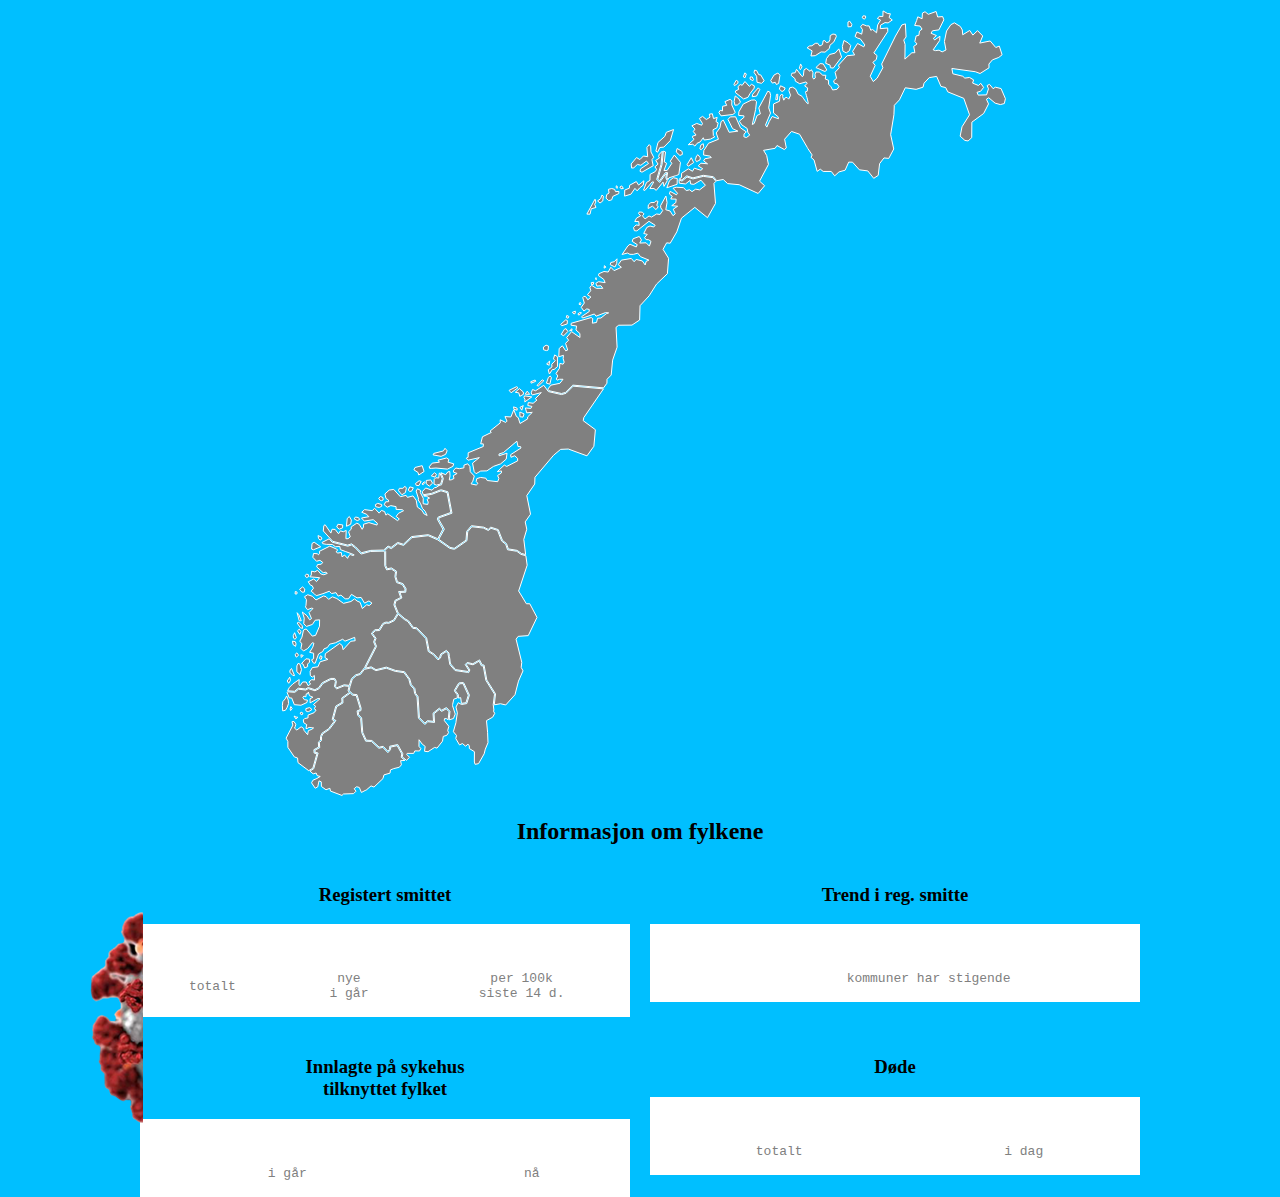
==== hovedsiden/index.html @ fa1b3f15 "Endret litt på css" ====
<html lang="no">
    <head>
        <meta charset="UTF-8">
        <title>Koronakart</title>
        <link rel="stylesheet" href="style.css">
    </head>
    <body>
        <main>
            <!-- Virus som flyter på venstre og høyre side -->
            <div class="sidenavV" id="sidenav">
                <img src="bilder/covid_19.png" id="sidebildeV">
            </div>
            <div class="sidenavH" id="sidenav">
                <img src="bilder/covid_19.png" id="sidebildeH">
            </div>       
            <div class="mapdiv"> <!-- Kart over fylkene i Norge -->
                <svg xmlns="http://www.w3.org/2000/svg" version="1.0"  id="kart">
                    <path
                        d="m 613.05859,2.9335938 -0.18164,5.5234374 -3.51953,-0.060547 -2.06445,2.0019538 3.27734,1.701171 -2.91211,4.855469 -1.09375,7.828125 -4.00586,-3.337891 -1.75976,0.84961 -1.69922,-4.369141 -2.54883,-0.06055 -3.94531,-1.517578 -2.00195,2.427735 1.88086,2.912109 -0.78907,4.492188 -4.79492,-2.246094 -1.88086,4.552734 2.66992,1.638672 2.60938,0.728516 4.49219,6.007812 -1.03125,2.003906 -6.19141,-3.40039 -4.97656,7.890625 2.0625,3.582031 -7.52539,0.787109 -8.61914,9.46875 0.84961,2.427735 -4.24805,4.673828 1.45703,6.007812 -3.03516,2.548828 0.97071,2.550782 2.73242,0.423828 1.75976,2.853516 -2.06445,2.669921 -4.30859,0.607422 -1.63867,-3.216797 -2.42774,-2.548828 v -3.884765 l -3.27734,-1.275391 0.54687,-3.761719 -3.0957,-0.0625 -3.45899,-3.154297 h -3.46093 l -0.78907,2.488282 0.30469,3.33789 -1.63867,1.212891 -1.0918,-1.699219 0.36328,-4.794922 -1.57812,-2.912109 -1.33594,1.638672 -3.70117,-2.853516 -2.30664,1.396485 -0.69727,5.886718 -1.14062,0.88086 -5.6875,-7.314454 -1.33594,3.458985 -3.27734,0.425781 -0.41797,1.19336 -0.24024,1.103515 3.83985,3.230469 0.1875,2.363281 4.42969,2.609375 6.40429,-1.791016 1.12305,1.275391 -2.58008,2.822266 3.00391,1.912109 -0.42383,3.277344 -1.88281,0.636719 c 0,0 3.54091,11.611423 2.76172,12.078125 -0.77919,0.466702 -6.19141,-7.708985 -6.19141,-7.708985 l -3.70117,-2.001953 -2.64063,-5.310547 -3.0957,-1.730469 -2.69922,0.638672 -0.88086,2.820313 1.63867,4.673828 -1.82031,3.853516 -1.69922,-1.728516 -1.73047,0.212891 -1.51758,2.548828 -1.15234,-3.582032 0.42383,-1.578124 -1.75977,-0.605469 -1.33593,2.001953 -0.48438,4.855469 -5.91797,2.669921 -0.0605,9.044921 4.67382,3.79297 0.30274,2.00196 -6.28125,-2.27539 -2.85352,4.91601 -2.45703,5.67383 -1.36523,-2.09375 5.00586,-11.89453 -1.82032,-5.310552 1.94141,-12.564453 -0.87891,-3.277344 -1.94336,-0.728515 -8.98242,16.691406 1.54883,6.007818 -3.30859,1.54883 -2.88282,8.00976 -1.91211,1.0332 3.36915,-15.17382 0.84961,-7.677741 -1.69922,-1.759766 -3.55078,0.212891 -8.01172,3.945312 -4.36914,7.767584 -0.18164,3.58203 5.21874,0.39453 0.1211,1.48633 -4.64258,3.85351 2.36719,3.67188 5.43164,3.64258 0.63672,3.76172 1.94336,2.85351 -3.3086,2.45703 -2.58007,-0.72851 0.21289,-2.88282 2.24609,-2.0332 -5.82617,-4.06641 -4.88672,-11.04492 -5.2793,0.1211 -2.33789,2.51758 4.61328,9.25585 5.31055,2.45899 -8.76953,1.15234 -5.85742,-12.19922 -2.18555,1.51758 -1.18359,6.13086 -3.70118,5.18945 2.21485,6.3418 -9.89258,3.97461 -4.73438,7.31445 -0.21289,4.46094 6.19141,1.0625 1.60742,1.42578 -6.55469,1.30469 -1.21289,2.09375 3.94532,2.91406 -6.61524,-0.63867 -2.70117,2.70117 4.49023,2.85352 -1.78906,1.54687 -6.67773,-2.09375 -1.78906,3.09571 -4.09766,-2.45899 -6.79688,4.46094 -0.0605,4.1582 -1.99219,1.30664 2.25391,1.22852 4.91992,-4.12305 6.28125,2.01953 10.2207,-2.57031 10.17773,1.42383 3.30469,3.96484 6.56055,-1.1875 4.36914,4.09766 11.62305,1.12305 18.90625,8.74023 6.46289,-7.73828 -5.06836,-4.61328 8.89258,-16.66016 -1.76563,-8.94726 -3.12109,-5.19336 11.59179,-2.00391 1.85157,-2.82227 7.34375,4.06641 1.97265,-1.66797 -1.69922,-8.67969 6.88868,-7.76953 8.07226,2.79297 7.69531,13.20117 0.52149,1 4.37695,6.52539 -1.15234,2.42774 3.0332,2.66992 3.0957,11.28906 3.15625,-2.18554 2.91407,2.30664 h 8.07226 l 3.39844,4.36914 4.24805,-3.88282 6.1914,-1.75976 3.58008,-8.07227 3.82422,0.0605 6.85742,7.64648 8.4375,1.0918 5.88672,7.40625 4.49023,-2.91406 1.39649,-11.77539 4.36914,-5.70508 4.79492,0.48633 4.97656,-9.4082 -3.09375,-14.38282 3.27735,-19.84765 0.36328,-9.466803 5.16016,-5.462891 5.82617,-12.078125 10.86328,1.578125 6.91992,-2.185547 0.9707,-3.945312 5.21875,-5.583984 7.4043,-1.212891 4.31055,10.013672 4.73242,1.154297 2.125,4.308594 15.96289,6.433593 5.76563,16.447272 -7.5254,12.01758 -1.88281,9.34765 4.79492,4.30859 3.15625,0.48438 3.64258,-3.27734 0.1211,-15.47657 11.83398,-8.73828 4.85547,-9.529297 -2.12305,-4.673828 2.30664,-1.517579 6.3711,5.402344 5.2207,1.457031 4.00586,-1.033203 1.0918,-4.855469 -4.36914,-10.134765 -5.76563,-1.396485 -2.125,1.578126 -3.64258,-4.369141 -2.36523,1.152344 1.33398,3.277343 -1.9414,6.070313 -8.31446,0.242187 -1.21484,-2.791015 3.58008,-1.033203 3.03515,-3.882813 -2.85156,-4.066406 -2.36719,2.123047 -5.82617,-2.367188 1.03125,-3.216797 -4.12695,-2.427734 -4.67383,0.667969 -2.00195,-1.88086 -9.95508,-2.427734 -0.9707,-5.341797 23.48828,3.277344 4.67383,1.759765 8.98242,-5.705078 -0.1211,-3.761718 3.51953,-4.1875 6.37305,-2.427735 3.27734,-2.671875 -2.79101,-8.677734 -3.52149,1.455078 -5.58398,-6.554688 -10.43945,2.125 2.97461,-7.162109 -5.15821,-5.279297 -4.67382,4.429688 -3.15625,-4.613282 -7.04102,4.310547 -0.36328,-4.794921 -2.00195,-3.521485 -5.94922,-3.640625 -3.51953,1.88086 -4.3086,6.3125 -2.125,10.439453 1.57813,8.496093 -3.88477,1.94336 -3.0957,-1.759766 -3.51953,0.484375 -2.36719,-0.789062 6.49414,-9.285157 0.30273,-4.310546 -5.27929,3.703124 -1.27539,-1.578124 3.03515,-2.791016 -5.40234,-2.367188 1.50195,-2.40625 6.38867,-0.93164 4.91602,-10.015625 -1.15234,-3.2773442 -4.97657,0.4257812 -1.57812,-5.5234374 -7.83008,2.8515624 -3.2168,-2.609375 -2.60937,1.3359376 -0.36524,5.7050784 -4.30859,-1.9414066 -1.0918,3.5800786 -2.0039,5.037109 5.34179,0.607422 2.0625,3.095703 -2.60937,1.941406 -0.60742,4.248047 -2.73047,0.607422 -1.27344,5.523438 2.1836,2.548828 -3.3379,2.367187 1.1543,6.3125 -2.97461,0.06055 -6.98047,6.373047 0.18164,-14.75 -1.33398,-4.308594 2.30664,-3.095703 -0.66797,-13.109375 -3.45898,1.03125 L 625.50195,28 l -13.83789,28.041016 1.21289,3.701172 -5.70507,10.378906 -3.88477,3.458984 -3.0957,-5.339844 4.97851,-10.865234 -2.36719,-3.033203 3.51954,-2.853516 0.72851,-3.884765 -3.2168,-2.669922 13.89844,-21.363282 v -3.582031 l -7.52539,0.667969 0.30274,-3.458984 4.49218,-2.609375 3.09571,0.302734 4.1875,-2.914063 -3.2168,-2.4882808 1.33398,-3.7011718 -2.79101,-0.2421875 z m -19.90625,4.8847656 -0.9707,1.9140625 1.94141,1.3945311 1.45703,-1.03125 -0.0117,-2.0234374 z m -13.41406,5.3730466 -1.75976,0.84961 v 4.794922 l 3.27734,-0.181641 0.60742,-2.246094 z m -16.81055,12.867188 -2.70117,1.546875 -0.24414,4.21875 -1.29883,2.253906 -2.28125,0.507813 -1.54687,-1.972657 -1.69922,0.181641 -0.66797,3.824219 -2.73242,1.457031 -2.0625,-2.853516 -2.42774,0.121094 -3.33789,2.427734 -2.36718,0.181641 -2.48828,1.822266 5.03711,3.09375 -1.1543,5.099609 4.37109,-0.304688 5.82617,-3.761718 3.88477,0.242187 4.42969,-3.824219 0.42578,-3.033203 3.94531,-3.40039 2.48828,-5.400391 -0.66797,-2.003906 z m 11.01563,6.373047 -1.57813,5.947265 0.57618,4.734375 3.33789,1.759766 3.21679,-2.306641 1.21289,-5.128906 -2.48828,-2.517578 z m -5.12891,8.435547 -3.58203,4.1875 -5.64453,1.457031 -3.09375,4.066406 -0.78906,4.734375 4.42969,1.820312 0.24218,2.609376 2.91407,0.365234 8.31445,-10.986328 z m -18.69336,14.6875 -4.21875,4.005859 9.01368,3.914062 1.9121,-1.425781 -3.55078,-6.099609 z m -19.5039,0.382812 -1.28711,4.376953 1.07422,1.373047 1.60937,-2.875 z m -46.04492,6.232422 -0.48633,2.30664 2.55078,3.763672 0.36328,6.007813 4.49219,1.09375 2.66992,-2.490235 -3.45899,-5.947265 -1.94335,-0.181641 -2.12305,-4.126953 z m -9.77149,2.732422 -1.45703,3.945312 1.73047,0.84961 1.24414,-3.763672 z m 33.07813,0.121094 -3.76368,1.941406 -3.39843,5.583984 1.63867,2.548828 2.85156,-0.849609 1.1543,2.246094 2.24609,-0.970703 1.33399,-8.316407 z m -27.61524,3.945312 -0.24414,2.123047 2.85352,1.517578 0.60742,-0.970703 -1.21485,-2.669922 z m -14.02148,3.277344 -2.30469,4.005859 0.54492,1.394531 3.2168,-2.24414 0.42578,-1.822266 z m 8.74023,1.273437 -2.79101,3.763672 -1.94336,-0.789062 -2.30469,2.185547 0.72656,2.730468 -3.27734,1.578125 0.24414,1.759766 7.94922,6.191406 4.31054,-1.578125 2.1836,-3.884766 4.0664,-5.341796 0.1836,-2.304688 -2.85352,-1.517578 -2.12304,2.0625 z m 35.56641,4.248047 -1.27539,3.339844 2.73242,2.427734 2.19726,-1.292968 0.89844,-2.289063 z m -22.21289,2.064453 -5.64453,6.373047 -0.42579,2.488281 4.3086,-0.607421 3.2168,-6.615235 z m 19.47656,6.488281 -1.3457,0.03906 -0.69336,5.267578 1.6914,0.0293 z m -42.54102,1.644532 -1.15234,5.402344 0.84961,3.822265 2.48828,-0.242187 3.03516,-2.730469 L 468.97461,91 Z m -5.21875,3.398437 -5.09765,2.246094 1.75976,3.763672 -4.12695,0.910156 -0.12305,4.673827 -2.18359,-0.66797 -1.39648,2.24414 2.18554,3.33985 11.77344,-1.39649 2.42773,-1.94336 -3.51953,-7.585934 0.1211,-4.248047 z m -17.72265,14.384769 -2.97461,0.42383 0.66797,3.03515 -3.70117,2.30664 -3.76368,-3.15625 -3.15625,2.125 3.09571,4.97656 -0.78907,1.75977 -5.0371,-1.82031 -4.79493,2.42773 3.15625,3.27735 -1.76172,2.42773 2.79297,3.51953 -3.51953,1.21484 0.0254,1.5254 1.61328,1.50781 -6.00976,5.46289 4.61719,-0.50781 2.12109,1.84375 2.0625,-2.73243 3.13086,-1.42187 3.18164,-4.2207 0.91016,2.30468 6.25195,-0.91015 4.24805,-2.1836 -1.33594,-1.39648 -0.36328,-5.76563 4.00586,-2.06445 1.15234,-4.79492 -2.18555,-1.33399 1.21485,-4.18945 -3.70313,1.21485 z m -9.10352,29.92187 -2.48828,1.51758 -0.91016,3.64062 1.33399,0.91016 2.60937,-2.66992 z m -26.09765,4.79492 -0.91211,3.51954 3.70312,3.45898 2.48828,-1.03125 -0.30273,-2.97461 z m -13.79102,2.68164 -1.30273,13.5586 -4.21289,14.41406 1.63085,1.66992 6.00391,-8.22656 2.19141,0.12109 -0.80078,4.80469 1.01367,2.2207 1.07422,-1.86914 6.72461,-2.17382 1.16601,-0.31055 2.00195,-0.91406 1.63868,-12.01758 -6.13086,-7.34375 -4.12696,6.1289 1.69922,2.06446 -4.73437,7.16211 -3.2168,0.12109 2.67188,-7.2832 -2.30664,-1.27539 1.21289,-9.9961 z m 34.66797,3.56836 -1.45508,1.1543 -1.1543,3.76172 1.1543,2.00391 3.39844,-1.63868 0.36328,-2.125 z m -6.73633,3.03516 -4.24805,6.98047 1.2129,1.51758 5.46289,-3.70313 z m -18.04492,20.00586 -3.79102,3.00586 -2.58789,7.04101 10.25,-3.53515 0.18164,-5.73047 z">
                    </path> 
                    <path
                        d="m 403.54688,121.52734 -7.22266,2.79297 -1.51758,4.06641 -6.79687,6.06836 -2.125,8.67969 1.70117,1.09179 2.24414,-4.73242 4.00586,-0.36523 6.49414,-6.61524 z m -24.3379,15.05274 -2.30664,2.91406 0.78907,9.22461 -4.24805,-0.72852 -3.51953,3.58008 -3.39844,-2.00195 -5.3418,6.37305 0.42579,4.12695 2.18359,-0.24219 3.64258,-3.40039 3.39843,0.84961 5.64454,-4.30859 2.12304,2.54882 -8.00976,5.3418 -0.61914,2.41797 2.01367,0.91992 11.22851,-6.43359 -1.27343,-6.06836 1.82031,-2.36719 -2.79297,-5.34179 -0.30273,-5.82618 z m 13.08594,6.5957 -2.98047,3.08008 -0.67968,2.29687 0.89257,1.43946 -3.82422,2.42773 2.36719,3.70313 -3.15625,2.73047 1.69922,2.42773 -1.33398,2.30664 -5.22071,2.79297 -0.0605,5.94726 -3.51953,2.2461 -2.91407,7.52539 1.21485,0.48633 7.2832,-8.61914 1.69922,0.0605 -3.88477,6.55469 4.06641,-0.0606 2.30664,1.88086 6.79688,-8.31445 0.9707,4.30859 3.23047,-5.62109 -1.44336,-3.16797 0.79883,-3.92773 -0.64063,-0.0332 -6.36133,8.76172 -2.89648,-3 4.28515,-14.92187 z m 40.9961,25.18945 -10.33204,2.56836 -5.95507,-1.95117 -5.0293,4.17188 -2.93945,-1.47657 0.27734,3.53321 6.13086,0.72851 4.67383,-3.58007 0.48437,3.58007 3.27735,0.42383 7.07031,-4.1875 4.49219,5.12891 -5.79688,4.55273 -4.03515,-0.69922 -3.61133,2.48828 -2.36719,-1.88086 -3.36914,0.88086 -2.69922,-3.0039 -7.375,-0.39453 -3.0957,0.9707 4.46093,5.03711 -1.12304,1.54687 -6.3125,-3.45898 -0.66602,2.73047 2.82227,2.15625 -1.48828,2.75976 5.37109,0.15235 -0.30273,3.42969 -4.09766,3.06445 5.88867,0.60742 -4.40039,2.94336 2.0625,4.58203 -2.30469,1.94336 -2.91406,-4.67383 -4.30859,-1.27539 1.27343,-7.22265 -1.15234,-6.49414 -5.28125,9.58984 0.18164,2.24609 1.91211,2.64063 -2.63867,3.91406 -3.52149,-0.42578 -5.09765,3.0957 -2.42774,-1.15234 -4.00586,2.97461 -2.57421,-3.06055 1.57421,-1.95508 -1.68359,-1.71875 -3.14062,-0.21484 -0.60938,1.71094 2.125,1.96093 -4.1875,2.48828 -1.76172,3.3379 h 3.94531 l 0.48633,3.88281 -3.15625,-0.36328 -2.48828,2.54883 0.84961,3.15624 2.48828,0.18165 12.07813,-9.58985 6.1914,3.94531 -1.39648,1.76172 -3.76367,-1.0332 -3.2168,1.45703 -3.03516,6.07031 3.52149,0.84961 -2.66992,3.27735 1.51562,2.00195 2.48828,0.0606 2.42774,1.69922 -1.63868,4.73437 -3.27734,-3.33789 -6.37109,0.30273 1.69922,-3.15625 -2.18555,-3.45898 -6.19141,2.30664 -0.84961,2.60938 5.06836,3.24414 -1.04687,2.3125 -6.19336,-2.7168 -2.20899,1.71289 -5.7539,8.55664 5.33984,-1.45508 2.48828,1.27344 3.40039,0.0606 4.49024,-1.21289 2.73242,3.51953 8.375,3.45898 -2.79297,1.27539 -0.91016,3.58008 -2.9121,-4.06641 -6.19141,-1.51757 -1.94141,2.36718 -2.85351,-3.33789 -9.89258,1.69922 -3.15625,4.55274 3.15625,2.60937 -7.34375,3.33789 -3.2168,-3.39844 -2.66992,4.79493 -4.18945,-0.54688 -5.15821,2.2461 -0.36328,1.82031 5.21875,3.76367 1.45703,3.33789 -6.55468,-0.9707 -2.73242,1.63867 1.0332,2.79101 4.00586,-0.42382 1.9414,2.66992 h -6.55468 l -4.49219,-2.91211 -1.94141,1.69922 0.91016,3.58008 -3.33789,3.94531 3.51953,2.36719 -3.09375,2.79101 -2.125,-3.15625 -1.82031,-0.36328 -1.1543,1.33594 1.57812,5.40039 -3.0957,4.24805 2.67188,3.76367 2.85156,-2.18555 2.48828,0.60742 v 2.00391 l -7.70703,5.21875 1.0918,1.33594 11.77539,-4.06641 1.63867,2.24414 9.40625,-3.64063 3.2168,0.30274 -2.36719,0.84961 -5.33985,4.31055 -3.39843,0.18164 -1.03321,4.24804 -4.1875,0.72852 0.42578,-4.49219 -1.51757,-1.15234 -20.0293,5.70508 -0.18164,1.9414 5.58398,0.85156 -0.66797,3.94336 3.94532,3.52149 0.0605,4.00586 -8.375,-5.88867 -4.91601,5.88867 1.94141,2.66992 -3.03516,3.15625 2.125,6.67578 -1.94336,0.84961 -3.39844,-5.09766 -3.15625,2.66993 -0.42383,8.375 4.67383,-1.51563 -0.30469,3.39844 1.03125,3.4707 -1.10351,1.99024 -3.24219,-0.7754 -0.32812,4.81836 -3.45899,5.1836 1.76172,2.54883 -1.49023,3.08203 0.88281,1.16601 2.24609,-0.91015 h 3.58008 l -3.0957,4.00586 -9.04297,1.88086 -3.07227,3.98046 1.15821,1.56446 12.55859,2.81445 3.9668,-1.13477 7.33789,-7.27929 30.74804,2.74609 3.35157,-4.64453 0.0859,-3.9043 4.16407,-4.25 1.45898,-14.97656 4.46289,-12.91797 -1.07226,-19.82812 2.66015,-2.10352 13.30469,-0.1289 7.63867,-5.10547 0.38672,-14.29102 9.05469,-9.82812 7.4668,-11.80274 10.85937,-10.38476 1.1582,-15.40821 -5.53711,-8.92578 3.60547,-6.52344 3.5625,0.38672 6.60938,-11.37304 4.67773,-13.69141 13.30469,-10.77148 12.70312,10.30078 8.02539,-14.33399 -1.58007,-19.95703 1.95507,-2.07226 -2.98242,-3.66993 z m -59.39063,4.41993 -5.32227,4.30273 -2.25976,-3.5 -6.70898,3.64649 -0.29102,2.98828 -4.59375,1.82422 -0.14649,6.05078 6.34376,-1.89454 4.01171,-5.83398 2.1875,2.47852 2.62305,-2.98828 3.5,-2.77149 z m -27.63281,5.03125 -0.14649,1.82421 1.16602,0.65626 v -2.04297 z m 5.46875,0.0742 -1.89649,1.09376 1.16602,1.82226 2.40625,-0.36523 z m -9.99024,2.625 -3.28125,0.80079 0.58399,3.71875 -2.33399,1.53125 -0.65625,3.57226 2.625,2.48047 2.99024,-0.73047 1.16601,-3.5 5.97852,-2.84179 v -0.21876 l 0.0742,-1.89648 -3.42774,0.21875 -0.80273,-2.25977 z m -9.84375,6.5625 -1.23828,3.57227 -3.0625,2.25977 2.40625,2.11523 2.76953,-2.04297 0.58399,-4.8125 z m -6.92578,4.1543 -8.09375,14.875 3.13477,0.0723 1.24023,-5.39453 4.73828,-1.3125 -1.3125,-3.20899 1.09375,-2.11328 -0.58203,-2.77148 z m 61.10156,1.60547 -1.82421,1.67578 -3.42579,0.0742 -2.47851,2.33203 -0.21875,3.57422 4.30078,-2.33398 3.57227,3.42773 2.26171,-2.99023 -1.53124,-1.16602 1.23828,-4.01172 z m -39.08203,57.96484 -2.625,2.84375 -3.57226,0.875 -0.58399,2.11524 4.74024,2.33398 1.75,-3.57422 z m -12.54101,6.78125 -0.36524,2.55274 1.82422,-1.02149 z m -8.45899,12.03125 -0.36328,1.45899 0.65625,0.72851 z m -2.25976,4.66602 -2.47852,0.36523 0.21094,1.75 h 1.90234 z m -2.26758,2.11523 h -0.28516 l 0.29297,0.0723 z m -11.36719,17.9375 -1.16601,1.82227 1.45703,0.72852 0.58398,-1.67579 z m -4.74023,8.82227 -3.06055,1.16602 1.60352,1.67773 1.3125,-0.58398 z m 4.52148,1.3125 -1.96875,1.38477 0.875,1.38476 2.69727,-2.33203 z m -13.125,2.98828 -0.4375,2.11524 1.75,0.65625 0.80274,-1.82227 z m -1.01953,4.375 -5.03125,4.52149 1.09375,1.38476 5.39453,-1.82226 0.21875,-3.35352 z m 0.29102,8.82227 -1.60352,0.58398 -3.20898,5.10352 2.40625,1.45898 4.22851,-4.30273 z m 5.97851,0.0742 -2.47851,2.04101 2.47851,-0.36523 z m -25.88476,16.47851 -2.69727,1.82227 0.0742,2.69726 2.91602,0.875 1.67578,-0.50976 0.4375,-4.00977 z m 8.53125,9.69727 -1.16602,4.00976 1.75,1.75 -3.5,3.57227 0.21875,2.69922 -3.71875,2.91601 1.16602,4.15625 2.99023,-4.52148 h 1.67774 l 3.42578,-2.91602 -0.0723,-9.84375 z m -4.95703,5.97851 -3.0625,3.20899 2.55078,1.16601 -0.14453,-0.29101 z m 0.58203,15.16602 -1.89453,1.38476 -1.96875,5.6875 3.42578,1.02149 1.53125,-6.49024 z">
                    </path>
                    <path
                        d="m 272.21094,371.84961 -5.16797,5.58398 1.16797,0.66602 5.66601,-5.41797 z m -7.08399,0.16601 -4.33398,1.66602 0.41601,1.50195 4.58399,-1.91797 z m 8.64649,5.27149 -8.23047,5.48047 -3,-1.33399 -1.33399,3.41797 1,2.08399 9.08594,-2.33399 -6.00195,6.16797 1.66601,1.33203 -3.83203,3.16797 -4.83593,-0.66601 -0.5,2.91601 4.16796,0.91602 -1.16601,2.00195 -5.41797,-0.5 1.33398,4.91602 5.58399,-0.5 -4.66797,4.58398 v 2.00195 l -7.58398,4.58399 -1.83399,-5.91797 -1.83398,-1.16797 -2.58399,-6.58398 -2.91601,7.08398 -5.91797,-0.33203 2.08398,4.5 -1.33398,1.33398 -5.50196,-2.66797 0.084,3.08399 -10.16797,8.16797 1.16602,1.41797 -8.83399,4.33398 -1.75,7.08399 h 2.58399 v 2.66601 l -15.08594,6.25195 -0.084,4.5 -1.91601,1 1.83203,1.91797 11.33594,-2.58398 -6.83399,5.50195 1.66602,8.58399 1.83398,2 4.66797,-2.66602 6.16797,-0.16797 6.66797,-4.5 7.08398,-2.5 5.58399,-4.75195 0.83398,-5.91797 -7.91797,2.58398 -0.16797,-1.75 4.41797,-1.41601 13.50196,-11.41992 1.16797,5.33593 2.58203,0.082 0.33398,1.41796 -10.33398,6.66797 0.33203,2.58203 3.83398,-1.5 2.83399,2.66797 v 2.41602 l -10.91797,5.58398 -2.41797,-1.33203 -7,6.5 4.16797,-0.66601 -0.084,2.08398 -3.75,2.5 1.25,2.91602 -1.16797,3.25195 -10.50195,-1.16797 -1.33203,-2.33398 -5.25195,-0.75 -3.83399,1.16796 -0.58398,2.83399 1.75195,2 -1.66797,1.58398 -5.25,-1.16797 1.75,-2.58398 1.5,-5.25 -4,-4.25 -0.41797,-5.33594 -2.16601,-2.66601 -3.75195,1.41601 v 2.66797 l -4.66602,0.83399 -3.33398,-0.66797 -2.25,2 -0.33399,2.08398 3.75,1.33399 -3.83398,2.25 0.75,2.75 -2.83399,1.41796 -1.91601,0.084 0.75,-4.00195 -0.25,-4.41602 -1.91797,0.33203 -2.16602,2.83399 -4.78515,-1.95313 2.39843,5.82813 -1.66015,5.7207 -0.0254,0.44141 -1,0.33593 -2.64453,0.67383 0.45117,0.18555 -2.40625,1.60351 h -1.38477 l -2.625,2.69922 -6.34375,-2.26172 -3.5,3.79297 1.16797,2.9961 8.29883,-1.4043 8.70703,-3.40625 0.97656,-0.14063 6.61133,1.99805 4.06055,21.39258 -12.82422,4.57422 -0.50391,1.375 5.69922,10.02929 -5.58984,10.10547 11.28711,8.0625 4.19336,0.99414 11.7207,-8.17773 0.75781,-8.89649 4.67578,-5.57031 12.26368,1.43164 4.58398,2.24805 2.51172,-2.21289 7.47461,2.42969 4.28711,10.80078 4.01758,3.2207 1.76953,5.26367 8.86328,1.48828 4.25976,3.07227 4.23243,1.15625 -1.88086,-15.21875 3,-10.16797 -1.58204,-7.33594 5.33399,-7.66797 -3.75195,-18.58593 7.91796,-11.58399 0.25,-6.75195 18.66993,-22.08594 7.00195,-5.83593 7.66797,-0.33204 18.66992,6.83399 6.91797,-9.58594 1.5,-16.58594 -12.16992,-9 0.58398,-3.08398 19.65234,-28.70899 -30.27539,-2.73242 -7.11523,7.10352 -4.49414,1.30664 -13.1875,-2.9668 z m -27.15039,1.39648 -7.5,3.66602 2,2.41797 6.875,-5.08399 z m 2.75,1.91602 -4.08399,3.66797 3.50196,0.58398 1,3.5 3.66601,-2.08398 -0.16601,-2.33399 z m 7.83593,2.58398 -2,3 4.41602,0.16797 z m -2.66796,4.66797 -0.58399,1.58399 1.00195,1.83398 -0.16796,2.66602 7.00195,-5 z m -1.33399,9.66797 -0.16601,0.33399 -3.08399,1.5 1.83399,2.83398 z m -9.66797,1.33399 0.41797,2.5 3.16602,0.83398 v -2 z m 6.33399,5.16796 0.084,4.75 3.08399,0.33399 1,-3.25195 z m -74.84375,36.25586 -1.66797,2.66602 -9.66797,2.5 -0.58398,1.45898 8.00195,1.45899 4.5,-2 1.5,-3.58399 z m 1.58203,9.66797 -8.58399,2.25 1.41602,2 -7.16797,0.91797 -3.08203,3.66602 0.5,1.58398 h 1.58203 l 4.66797,-0.33398 11.58594,1.08398 5.33398,-2.75 0.83399,-2.58398 -5.66797,-1.58399 0.83398,-2.66601 z">
                    </path>
                    <path
                        d="m 201.82422,518.7793 -4.11914,4.95898 -0.74805,8.9668 -11.83398,8.23437 -1.4043,0.30078 -4.10352,-0.98632 -11.83789,-8.32032 -9.59765,-4.23437 -16.16797,1.88672 -8.34375,7.84179 -5.80859,-1.875 -6.52149,5.07618 -3.06641,-1.33594 -3.45117,3.13281 0.85352,1.04883 0.0996,14.10351 1.44336,3.14454 4.27929,-0.77344 5.12891,3.35156 -0.74609,5.38672 1.57226,5.08008 5.49024,1.85547 3.14453,5.13086 -0.35938,3.47851 -5.72461,0.20703 1.85743,5.54297 -6.03321,3.09375 -0.875,3.76367 3.32422,8.17188 6.59961,5.72266 3.76367,2.16406 4.64063,6.4707 3.63476,0.46484 9.76953,10.18164 2.47461,12.89063 4.97657,3.22266 4.02148,4.43359 1.41797,-1.03125 1.08203,-3.48047 5.77344,-3.71289 2.47656,2.60352 c 0.21661,2.18286 0.74814,4.87648 1.17187,7.50781 0.29121,1.80826 0.33357,1.94465 0.61133,3.58398 l 4.89453,5.57032 12.52344,1.88671 0.65039,-1.41211 -3.58398,-5.45507 2.02734,-2.14453 5.63281,1.28125 5.78907,-3.38086 0.90039,-0.54688 2.52929,4.96875 2.00782,0.25586 2.7539,15 8.71875,13.875 -1.27148,10.91016 6.21875,-1.11914 5.25,1.24023 9.25976,-10.28125 3.5,-13.5625 4.51954,-10.28125 -1.82227,-3.5 0.58398,-5.0293 -5.6875,-23.11523 2.11329,-2.84375 10.0625,-0.72852 8.75,-18.22851 -7.21875,-13.63477 h -3.42579 l -7.73046,-12.75976 8.53125,-25.81055 -1.29297,-9.44336 -4.90821,-1.38086 -4.20703,-3.08398 -9.22265,-1.4961 -1.8418,-5.55859 -4.00977,-3.1543 -4.17578,-10.69922 -6.52539,-2.07812 -2.57031,2.24219 -5.08594,-2.49805 z">
                    </path>
                    <path
                        d="m 185.34731,682.69871 2.93969,3.82132 0.15644,3.5611 2.26858,-0.41246 0.70673,5.73257 4.53618,-0.71368 2.36985,-7.51055 -5.34693,-11.61647 -3.641,0.29337 z">
                    </path>
                    <path
                        d="m 128.16016,606.24805 -3.77735,6.38086 -5.52929,2.67968 -2.75782,-0.20507 -2.65625,1.13476 -3.83984,6.27734 -4.22852,0.21876 -2.88671,2.71874 3.57031,4.85938 -1.36719,3.55859 1.86914,4.47266 -11.18164,21.82813 5.83008,-1.34376 4.81054,2.84376 10.3418,-2.55274 9.06446,3.29688 9.0957,1.30859 5.23047,7.2793 1.59765,5.67187 3.50586,3.81641 0.69532,4.6914 2.50195,3.35157 1.36523,21.03515 5.50586,5.61524 2.36133,-2.52149 6.25977,0.66992 -0.51563,-8.12109 6.29102,-5.05273 2.39648,2.01172 4.74414,-2.60352 3.50586,3.73828 -0.74805,8.53125 4.22852,-1.31445 1.77734,-4.48438 -2.67968,-8.30078 0.17968,-0.1289 -0.16797,-0.0898 0.0508,-0.91015 1.14843,-5.39454 3.54297,-1.23632 -0.0351,-3.11524 -2.69922,-3.5293 -0.11328,-1.14062 4.02148,-6.78125 0.80078,-0.59375 3.73242,-0.25586 0.8711,0.50195 5.5664,12.06641 -2.69726,8.45117 -5.24024,0.91797 -3.26562,-1.83008 -2.26758,4.38281 1.39258,5.77344 -1.27344,8.28125 -0.12305,1.40625 -2.58789,9.20703 3.13672,3.71875 -0.73047,3.13672 3.71875,6.3418 2.91797,-1.38477 3.2793,2.69727 2.1875,-2.18555 1.45898,1.89453 -0.0371,2.57422 5.11719,3.18555 -0.0566,10.3418 0.75391,2.29101 3.43164,-0.67773 5.58789,-9.82032 1.17187,-4.68554 2.6875,-6.44532 -0.41015,-10.44921 -1.10157,-11.64258 6.19532,-3.44336 2.01757,-3.75 -1.1875,-2.25391 0.39844,-1.1582 -0.68554,-5.31836 1.27148,-10.52734 -8.63477,-13.83008 -2.62304,-14.40039 -1.88477,-0.16016 -2.24609,-4.56055 -6.0293,3.57227 -5.51172,-1.23633 -1.14648,1.26563 3.46484,5.13476 -1.25,2.72657 -0.96679,-0.23633 -12.59766,-1.89844 -4.06641,-4.625 -1.18359,-1.38281 -1.89844,-11.14844 -1.65039,-1.80469 -4.76953,3.09375 -1.0293,3.40235 -2.47656,1.80468 -4.5625,-5.05273 -5.18164,-3.35156 -2.47461,-12.91407 -9.35742,-9.82226 -3.66016,-0.41211 -4.89844,-6.72852 -3.55664,-2.0625 z">
                    </path>
                    <path
                        d="m 101.08984,659.90039 -6.646481,1.44922 -3.929687,5.03516 -4.371094,1.35156 -3.865234,3.46094 -2.228516,7.33984 -0.923828,3.97851 3.806641,3.6875 4.05664,0.42969 4.158203,13.63672 -0.24414,2.35352 -2.705078,0.89843 0.441406,3.25586 3.007812,3.08789 1.125,14.63477 3.554688,7.67188 5.558598,0.3125 7.25976,6.6582 4.04297,-0.83008 4.6543,4.84375 1.69726,-1.91406 0.2168,-3.01367 7.95508,-1.69727 5.10742,9.15625 -0.49805,3.1875 4.14453,3.44922 3.0918,-3.00977 -2.84375,-2.84375 0.4375,-1.09375 h 6.5625 l 1.09375,-2.47851 4.73828,0.0723 1.3125,-2.40625 -1.89453,-2.1875 0.0723,-6.63476 3.08789,4.28515 0.81054,0.63282 2.22657,1.71679 -0.65625,4.88477 3.5,0.4375 6.63476,-4.30078 2.40625,0.72851 5.46875,-7 0.72852,-4.73828 3.5,-1.02148 1.82422,-2.69727 -0.875,-2.1875 1.16601,-4.15625 -4.52148,-5.6875 0.14258,-1.9707 1.85351,-0.0781 1.81445,1.16211 0.83399,-8.02343 -2.70117,-2.92969 -4.63086,2.56055 -2.32813,-1.94336 -5.29492,4.28125 0.55078,8.76171 -6.95898,-0.76367 -1.96875,2.21875 -0.94727,0.48047 -6.29492,-6.40625 -1.34961,-21.06836 -2.42773,-3.37304 -0.74414,-4.66211 -3.5,-3.75586 -1.54102,-5.72852 -4.89063,-6.75977 -8.82226,-1.30664 -8.84375,-3.13671 -10.375,2.45898 z">
                    </path>
                    <path
                        d="m 152.16992,457.66016 -7.14453,1.82226 -1.09375,2.33399 4.15625,2.69726 0.65625,2.47852 5.32227,-3.5 z m 12.32227,7.14453 -3.20703,3.0625 3.71875,1.24023 1.45703,-2.77148 z m 5.41406,0.27343 -0.60156,0.0195 -0.58203,4.95703 -2.91797,-0.29102 -1.60352,1.67578 -0.21875,4.66797 2.44531,1.00196 4.25586,-1.08594 v -0.002 l 1.55664,-5.36523 z m -9.13086,6.87305 -4.52148,0.50977 v 3.28125 l 3.0625,2.40625 3.20898,-2.91602 z m -11.66797,0.80078 -3.64453,2.84375 0.875,1.82422 2.625,0.14453 2.1875,-4.15625 z m 5.32422,0.94922 -2.48047,2.25977 1.16797,0.80273 1.82227,-2.48047 z m -19.39648,4.59375 -2.18555,2.04102 h -3.5 l -0.875,2.25976 3.42578,4.15625 3.5,-2.1875 0.94727,-4.44726 z m 4.8125,0.58203 -1.53125,3.13672 1.3125,1.45703 1.96875,-0.29101 1.75,-3.35352 z m 7.65625,1.89649 -1.38477,2.25976 2.47852,7.94727 -0.4375,0.875 2.47851,3.86523 1.75,4.59375 2.77149,2.98828 1.96875,4.15625 -2.99024,-1.45703 -2.40625,-3.86523 -4.37304,-3.0625 -1.16797,-6.78125 -3.20703,-4.375 -5.54297,1.45898 -1.38477,-2.04101 -5.6875,1.38476 -6.63476,-7.29101 -4.52149,0.65625 -4.30078,3.86328 1.09375,4.52148 2.40625,1.45899 0.29101,1.75 -3.0625,0.14453 -1.45703,2.91797 3.0625,2.47851 3.49805,-1.60351 5.32422,1.01953 v 2.69726 l 6.33984,0.41211 1.16992,0.97461 -5.03124,2.55078 -2.40626,3.13672 3.20899,2.625 -1.82422,1.60352 -9.76953,-6.85352 -1.89648,1.3125 -1.23829,-3.5 -3.13671,-1.16797 -2.33204,2.69922 -4.52148,-4.8125 -2.40625,2.33203 -7.656251,-1.01953 -2.84375,2.625 4.841797,2.01172 2.304688,2.43555 -7.365235,1.3125 2.771485,3.0625 8.968746,-1.38477 4.11329,3.52149 -0.32227,1.87304 -8.093751,-2.47851 -5.46875,1.67578 0.08203,2.70117 -1.394532,2.33008 -2.916015,-4.95703 -2.478516,-1.16602 -5.541016,3.7168 v 2.26172 l -2.625,2.55078 1.675782,5.17773 -2.25586,1.79102 -2.11914,0.0312 0.292968,-8.23828 -2.990234,1.3125 -2.771484,-0.94922 -1.894532,2.91797 -3.353515,-4.30274 -3.136719,-0.21875 -1.166016,3.86524 -5.759765,-8.38477 -1.3125,0.94727 -0.498047,5.27734 9.40625,10.35938 14.943359,3.77929 3.949219,-1.26171 4.023438,3.05859 5.679687,5.87109 9.525389,-2.38281 12.82813,-0.32617 4.39648,-3.95117 3.07032,1.32422 6.54296,-4.98438 5.69532,1.82813 8.16211,-7.67188 16.78515,-1.92578 9.49414,4.06836 5.02539,-9.57031 -5.51562,-9.9668 0.88672,-2.15039 12.58008,-4.57227 -3.66993,-19.83789 -6.125,-1.86328 -9.09179,3.55469 -8.19336,1.38672 0.13672,0.35351 2.47851,0.14649 3.28125,1.89453 -2.55078,1.24023 1.16602,2.77149 -0.50977,2.33203 -4.59375,-0.72852 0.14453,-5.39648 -2.98828,-5.83203 0.36328,-2.04102 z m -37.03907,7.72851 -1.75,1.82227 1.53125,2.04297 1.23829,0.29101 1.67773,-0.72851 -0.21875,-2.40625 z m -2.77148,6.85352 -2.40625,1.38672 0.4375,1.96875 3.5,0.80078 2.55273,-1.3125 -0.14648,-1.67578 z m -28.363282,13.125 -2.115234,2.04101 -0.765625,7.76563 4.265625,-2.07813 0.65625,-4.15625 z m 6.125,0.50976 -1.3125,1.89649 3.134766,1.75 2.478515,-1.16602 -1.238281,-1.82422 z m -17.572266,7.29102 -1.166015,2.69922 2.587891,2.1875 3.24414,-1.3125 0.146484,-2.91797 z"/>
                    <path
                        d="m 48.052734,527.57031 0.462891,2.78516 1.496094,1.80469 1.90625,-1.13477 -0.566407,-1.85547 z m 11.082032,3.28321 -7.060547,3.57421 0.669922,1.28907 3.660156,0.61914 5.980469,0.15429 3.09375,2.26954 4.330078,-0.25782 0.568359,3.09375 4.896485,1.85547 6.669921,2.42774 2.25,1.02734 -1.082031,0.66992 -2.902344,-1.07617 -1.43164,1.19727 -1.183594,2.66211 -3.041016,-3.29883 -2.527343,1.75195 -0.773438,-4.38281 -3.349609,0.67187 -1.646485,-0.99023 0.138672,-1.00977 1.404297,-1.04297 -1.443359,-0.97851 -3.351563,-1.59961 -3.248047,-1.33985 -10.3125,5.15626 0.207032,1.95898 -1.185547,1.54687 -1.238282,-1.08398 -3.660156,-0.30859 -0.773437,3.81445 3.71289,4.02148 3.402344,-0.92773 2.835938,2.0625 -1.44336,1.80469 -3.867187,0.46484 -0.773438,2.2168 6.546875,5.82617 2.835938,-0.56836 1.238281,1.28906 -3.404297,1.39258 -3.144531,-0.92773 -3.144531,-3.60938 -2.785157,1.59766 -3.298828,-0.72071 -0.207031,3.76368 -1.443359,1.90625 9.796875,0.87695 -3.144532,3.91797 -2.732421,-2.62891 -5.56836,2.78516 2.31836,3.45312 1.753906,0.56836 1.134765,2.52539 -2.269531,2.83594 3.351563,2.7832 1.753906,1.75391 6.701172,-2.01172 6.291015,-2.42187 2.371094,2.26757 4.433594,-0.875 2.0625,3.45313 2.835937,-0.97852 4.279297,3.66016 3.248047,0.0508 2.990235,-4.48437 5.568359,3.50586 4.125,-0.41211 3.402344,5.72265 4.382812,-2.21679 3.093747,2.21679 -2.835934,2.42188 -2.47461,-0.82422 -4.382812,3.81445 -2.216797,-6.23828 -3.042969,-1.28906 -2.576172,-2.16406 -3.558594,2.6289 -7.474609,1.85547 -6.652344,-4.8457 -4.484375,-1.70117 -3.71289,2.52539 -2.681641,-2.73243 -2.371094,-0.61914 -7.578125,3.97071 -3.609375,-3.66016 -4.640625,-1.59961 -3.248046,2.01172 1.958984,2.93945 -0.490234,5.87696 -0.488282,1.33984 2.060547,2.83594 3.816406,-1.54688 1.650391,0.31055 -4.021484,4.12305 2.576172,5.98242 -1.958985,1.23633 -2.679687,-4.125 -4.53711,-3.60938 1.855469,6.08399 -0.515625,5.56836 2.783203,2.68164 5.878906,-1.95899 2.783203,-4.22851 4.433594,-0.41211 -0.101562,6.39257 -3.919922,9.17774 -3.298828,0.72266 -6.083985,-7.21876 -2.68164,1.13477 -1.546875,7.11523 -2.164063,4.02149 2.0625,2.67969 -0.927734,4.53711 2.576172,2.57812 4.228515,-2.47461 4.613282,-5.75195 1.574218,0.49414 -1.134765,3.91797 -3.197266,5.15625 4.021485,0.92773 v 5.46485 l -2.0625,1.13476 1.960937,3.29883 1.648437,0.10352 3.402344,-9.28125 4.228516,-2.47461 1.134766,-2.57813 3.402343,-1.33984 2.371094,-3.40235 5.671875,-1.34179 7.322266,-3.60743 2.267578,1.95899 9.693359,-3.81641 0.515625,3.40235 -4.332031,0.51562 -7.732422,8.45703 -0.927734,-4.22851 -2.578125,-2.0625 -14.230469,10.20898 -0.412109,3.91797 2.990234,1.85547 -7.837891,2.37305 -2.164062,5.05273 -5.56836,0.7207 -2.269531,3.81641 0.207031,4.12305 1.958985,1.65039 2.0625,-1.65039 0.103515,4.53711 -2.68164,-0.41211 -2.886719,2.37304 1.751953,2.06055 -2.578125,1.65039 -1.855469,-3.71094 H 32.6875 l -2.578125,3.71094 -1.236328,-1.0625 0.308594,-5.125 -6.177735,4.28711 -3.527344,3.52148 -1.894531,3.43165 6.882813,0.54101 3.814453,-3.11914 7.269531,0.85156 2.681641,-1.49609 6.625,2.19141 3.685547,-1.9336 3.71289,-5.07812 8.455078,-4.30469 4.046875,0.0254 1.650391,2.93945 -0.902344,5 1.44336,1.3418 7.166015,-2.93945 5.234375,0.61914 2.113282,-6.78125 4.171874,-3.75196 4.257813,-1.27343 4.666016,-5.98047 10.904299,-21.32031 -1.85547,-4.40821 1.33984,-3.40234 -3.22265,-4.38281 -0.0137,-0.0137 -0.0879,-1.14648 3.34961,-3.19531 4.07422,-0.20703 3.71094,-6.0586 3.14648,-1.39062 2.73243,0.23047 5.02734,-2.42188 3.76367,-6.31641 -3.5332,-8.6875 1.05664,-4.48632 5.72461,-2.88672 -2.0625,-6.00586 6.23828,-0.25781 0.20508,-2.29493 -2.88672,-4.48437 -5.54297,-1.88281 -1.72656,-5.85157 0.64453,-4.94921 -4.30469,-2.78516 -4.58984,0.87695 -1.88086,-4.04687 -0.082,-13.97461 -0.63477,-0.72852 -13.6289,0.32031 -9.285525,2.5971 -5.587527,-5.91741 L 81.470703,537 l -3.710937,1.19922 -15.650391,-3.99414 z m -14.949219,3.36914 -2.166016,1.23632 -0.412109,5.6211 1.855469,0.66992 7.269531,-2.93945 z m -7.734375,31.81054 -1.339844,1.75391 1.390625,1.80273 1.960938,-0.875 v -2.01172 z m -3.814453,12.88868 -3.042969,2.32031 2.269531,2.88867 2.421875,-0.0527 0.515625,-3.04101 z m -7.347657,4.56445 -0.179687,2.5 h 1.751953 l 0.257813,-1.90821 z m 1.830079,21.21484 2.113281,8.04297 h 2.0625 l -2.4375,-6.00586 z m 1.701171,9.43555 -1.701171,0.87695 3.351562,4.84571 2.0625,0.51562 -0.310547,-2.57812 z m 0.464844,7.01172 -1.804687,1.65039 2.320312,3.50586 1.185547,-2.57813 z m -4.640625,3.55664 -1.392578,2.93945 0.257813,2.47461 1.443359,1.13477 1.496094,-1.44336 z m -2.216797,8.4043 0.669922,3.50585 2.449219,1.75391 0.490234,-2.47461 -0.669921,-2.16601 z m 4.486328,11.70312 -1.908203,1.80469 1.236329,2.52734 2.373046,-1.85547 z m 3.96875,1.96094 0.41211,2.73242 1.958984,-2.0625 z m 19.644532,0.92773 -1.03125,2.67969 1.597656,1.13476 1.03125,-2.7832 z m -14.591797,3.09375 -4.433594,4.74219 1.494141,0.46484 1.753906,3.96875 2.886719,-1.33984 -0.103516,-2.52539 2.011719,-2.01172 -0.207031,-2.93945 z m -7.835938,4.58789 -1.238281,2.52539 -0.02539,5.82618 3.222656,2.83593 1.392578,-4.94922 -1.496094,-5.56836 z M 21.5,660.48633 l -1.289062,1.28906 -0.41211,2.37305 3.041016,3.34961 1.701172,0.10351 z m -1.753906,8.66211 -2.578125,3.86718 1.546875,2.26758 1.753906,-2.9375 z">
                    </path>
                    <path
                        d="m 80.283203,685.01562 -7.5,5.41993 0.212891,4.45312 -6.369141,3.90235 -3.34375,12.30664 2.693359,1.4707 -0.615234,0.87695 -6.019531,7.93164 -6.429688,4.375 -1.388671,2.9336 0.03711,3.80078 -2.208985,2.05273 0.375,5.12891 -4.74414,2.55859 0.125,2.04102 3.009766,0.74023 -4.375,15.72266 -3.78125,2.36914 3.203124,2.76562 2.990235,-0.875 1.021484,2.625 3.0625,0.875 -3.28125,1.96875 -4.011719,1.75 -1.384765,2.625 3.646484,5.39649 2.550781,-1.38672 1.240235,-5.97852 2.259765,0.94727 0.146485,4.66797 4.59375,3.28125 3.9375,-1.45899 0.509765,2.76954 11.519532,4.375 1.53125,-1.45704 10.0625,-0.36523 2.40625,-2.40625 -1.75,-2.55078 2.333984,-1.89649 2.769531,0.65625 2.115235,5.03125 3.683594,-1.96679 1.001953,-0.30078 4.939448,-4.29493 2.91602,1.16602 8.96875,-8.45703 1.02148,-3.71875 6.05078,-1.75 0.4375,-3.20899 3.28126,-1.3125 5.61523,-1.38476 2.04101,-2.40625 -0.80273,-4.15625 4.39649,-0.24024 -3.75586,-3.16015 0.54687,-3.38477 -4.60351,-8.19922 -6.47852,1.375 -0.17188,2.57422 -2.64648,3.02539 -5.0625,-5.25 -3.97852,0.8125 -7.3789,-6.76953 -5.78711,-0.29297 -3.88086,-8.44726 -1.140625,-14.40039 -2.953125,-3.08789 -0.609375,-4.375 2.88086,-0.97461 0.193359,-1.47852 -3.927734,-12.83789 -3.759766,-0.39648 z">
                    </path>
                    <path
                        d="m 64.220703,671.4043 -3.285156,0.004 -8.021485,4.09571 -3.689453,5.08593 -4.203125,2.20508 -6.701172,-2.17383 -2.511718,1.42383 -7.230469,-0.83984 -3.736328,3.11328 -7.294922,-0.53516 -0.412109,0.78321 2.1875,5.39648 h 2.333984 l 2.697266,6.70703 6.634765,0.58399 5.978516,-2.77149 0.4375,-2.40625 -3.0625,-0.36328 -1.457031,-2.33398 1.09375,-1.3125 1.894531,0.80273 0.365234,-3.0625 1.240235,0.14453 0.875,-1.96875 1.091796,3.71875 3.5,1.53125 -2.84375,1.45899 v 4.15625 l 7.949219,-4.375 1.96875,0.29101 -6.5625,5.76172 2.478516,2.04102 -1.96875,1.89453 2.115234,1.67773 -1.96875,2.55274 -6.052734,2.40625 v 2.76953 l -3.425781,0.73047 -1.3125,1.3125 0.4375,2.84375 2.988281,1.89453 -0.800781,3.79101 1.166015,0.0742 1.96875,-1.09375 4.519531,0.50977 -1.822265,1.45898 -3.425781,1.23828 -0.730469,4.08399 -3.572266,-4.22852 -0.509765,-2.11523 -2.40625,-1.60352 -4.302735,3.28125 -2.333984,-1.89648 0.65625,-1.38477 0.65625,-2.47851 -1.894531,-2.84375 -1.96875,0.29101 0.947265,3.35352 -6.78125,13.05273 1.75,3.35352 v 5.83203 l 6.490235,9.625 3.207031,1.02148 0.4375,4.66602 10.71875,8.03516 4.152344,-2.5254 4.052734,-14.39648 -2.783203,-0.70703 -0.236328,-3.35938 4.751953,-2.59961 -0.300781,-4.92578 2.189453,-2.09961 -0.01758,-3.61132 1.537109,-3.31446 6.525391,-4.41992 5.867187,-7.73633 -2.328125,-1.38867 3.671875,-13.50977 6.207031,-3.73242 -0.253906,-4.38086 7.767578,-5.64648 -1.503906,-1.48828 1.048828,-4.47656 -4.914062,-0.51758 -7.4375,3.02929 -2.283203,-2.12109 0.982421,-5.13476 z m -47.568359,16.5625 -1.494141,2.93945 -2.371094,2.7832 -0.414062,4.02149 0.310547,5.15625 2.679687,-0.51563 1.546875,-2.47461 1.650391,-4.33007 -0.308594,-3.50586 z m 4.177734,10.57031 -0.722656,2.47461 0.515625,1.54687 1.546875,-2.0625 z m 18.869141,1.03125 -3.814453,1.03125 v 2.16406 l 1.289062,0.82617 h 1.494141 l 3.300781,-2.0625 z m -7.835938,4.53711 -1.857422,0.92773 1.238282,1.75196 1.751953,-0.82422 z m -7.83789,3.91797 1.857421,2.88672 1.958985,-1.65039 -1.753906,-0.20508 z">
                    </path>
                </svg>
            </div>


            <!-- Tabeller med info om fylkene -->
            <h2>Informasjon om fylkene</h2>
            <div id="tabeller"> 
                <div class="kol-6">
                    <h3>Registert smittet</h3>
                    <table id="t01">
                        <tr> <!-- Tomme element for info -->
                            <th id="totaltS"></th>
                            <th id="nyeS"></th>
                            <th id="per100kS"></th>                        
                        </tr>
                        <tr>
                            <td>totalt</td>
                            <td>nye <br>i går</td>
                            <td>per 100k <br>siste 14 d.</td>
                        </tr>
                    </table>    
                </div>
                <div class="kol-6">
                    <h3>Trend i reg. smitte</h3>
                    <table id="t02">
                        <tr> <!-- Tomme element for info -->
                            <th id="trend"></th>
                            <th id="antallkom"></th>                      
                        </tr>
                        <tr>
                            <td></td>
                            <td>kommuner har stigende</td>
                        </tr>
                    </table>    
                </div>
                <div class="kol-6">
                    <h3>Innlagte på sykehus <br>tilknyttet fylket</h3>
                    <table id="t03">
                        <tr> <!-- Tomme element for info -->
                            <th id="innlagtIGår"></th>
                            <th id="innlagtNå"></th>                      
                        </tr>
                        <tr>
                            <td>i går</td>
                            <td>nå</td>
                        </tr>
                    </table>    
                </div>
                <div class="kol-6">
                    <h3>Døde</h3>
                    <table id="t03">
                        <tr> <!-- Tomme element for info -->
                            <th id="totaltDode"></th>
                            <th id="dodeIDag"></th>                      
                        </tr>
                        <tr>
                            <td>totalt</td>
                            <td>i dag</td>
                        </tr>
                    </table>    
                </div>
            </div>

        </main>
        <script type="text/javascript" src="script.js"></script>
    </body>
</html>
---- hovedsiden/style.css ----
body {
  background-color: deepskyblue;
}

main {
  width: 1400px;
  left: 50%;
  transform: translateX(-50%);
  position:absolute; 
  text-align: center;
}

/*------------------------------ CSS for kartet -----------------------------------------------------------*/
.mapdiv path{
  fill: grey;
  stroke: white;
  stroke-width: 1px;
  transition: fill 0.3s;
}
.mapdiv path:hover{
  fill: red;
}

#kart{
  height: 790px;
  width: 740px;
}

/*------------------------------ CSS for tabellene i grid--------------------------------------------------*/
#tabeller{
  max-width: 1000px; /* Setter bredden på alt i main til mindre enn siden */
  margin: auto;
  display: grid; /* Definerer grid */
  grid-template-columns: repeat(12,1fr); /* Deler radene i 12 like store ruter*/
  grid-gap: 20px; /* Lager et mellomrom på 20px mellom rutene */
}

table {
  width:100%;
}
table, th, td {
  border: 1px solid white;
  border-collapse: collapse;
}
th, td {
  padding: 15px;
  text-align: center;
  font-family:monospace ;
}
table tr{
  color: grey;
  background-color: #fff;
}
table th {
  background-color: white;
  color: black;
}

/*----- Sidebilder ---*/
#sidenav {
  width: 200px;
  position: fixed; /* Virusene flytter ikke på seg når du beveger deg på siden */
  z-index: 1;
  bottom: 2px;
  overflow-x: hidden;
  padding: 8px 0;
}
.sidenavV {
  left: 3px; /* Skaper avstand mellom bilde og venstre kant av skjermen */
}
.sidenavH {
  right: 3px; /* Skaper avstand mellom bilde og høyre kant av skjermen */
}



/* Klasser som bestemmer hvor mange ruter elementer skal ta opp i gridden */
.kol-1 {grid-column: span 1;}
.kol-2 {grid-column: span 2;}
.kol-3 {grid-column: span 3;}
.kol-4 {grid-column: span 4;}
.kol-5 {grid-column: span 5;}
.kol-6 {grid-column: span 6;}
.kol-7 {grid-column: span 7;}
.kol-8 {grid-column: span 8;}
.kol-9 {grid-column: span 9;}
.kol-10 {grid-column: span 10;}
.kol-11 {grid-column: span 11;}
.kol-12 {grid-column: span 12;}
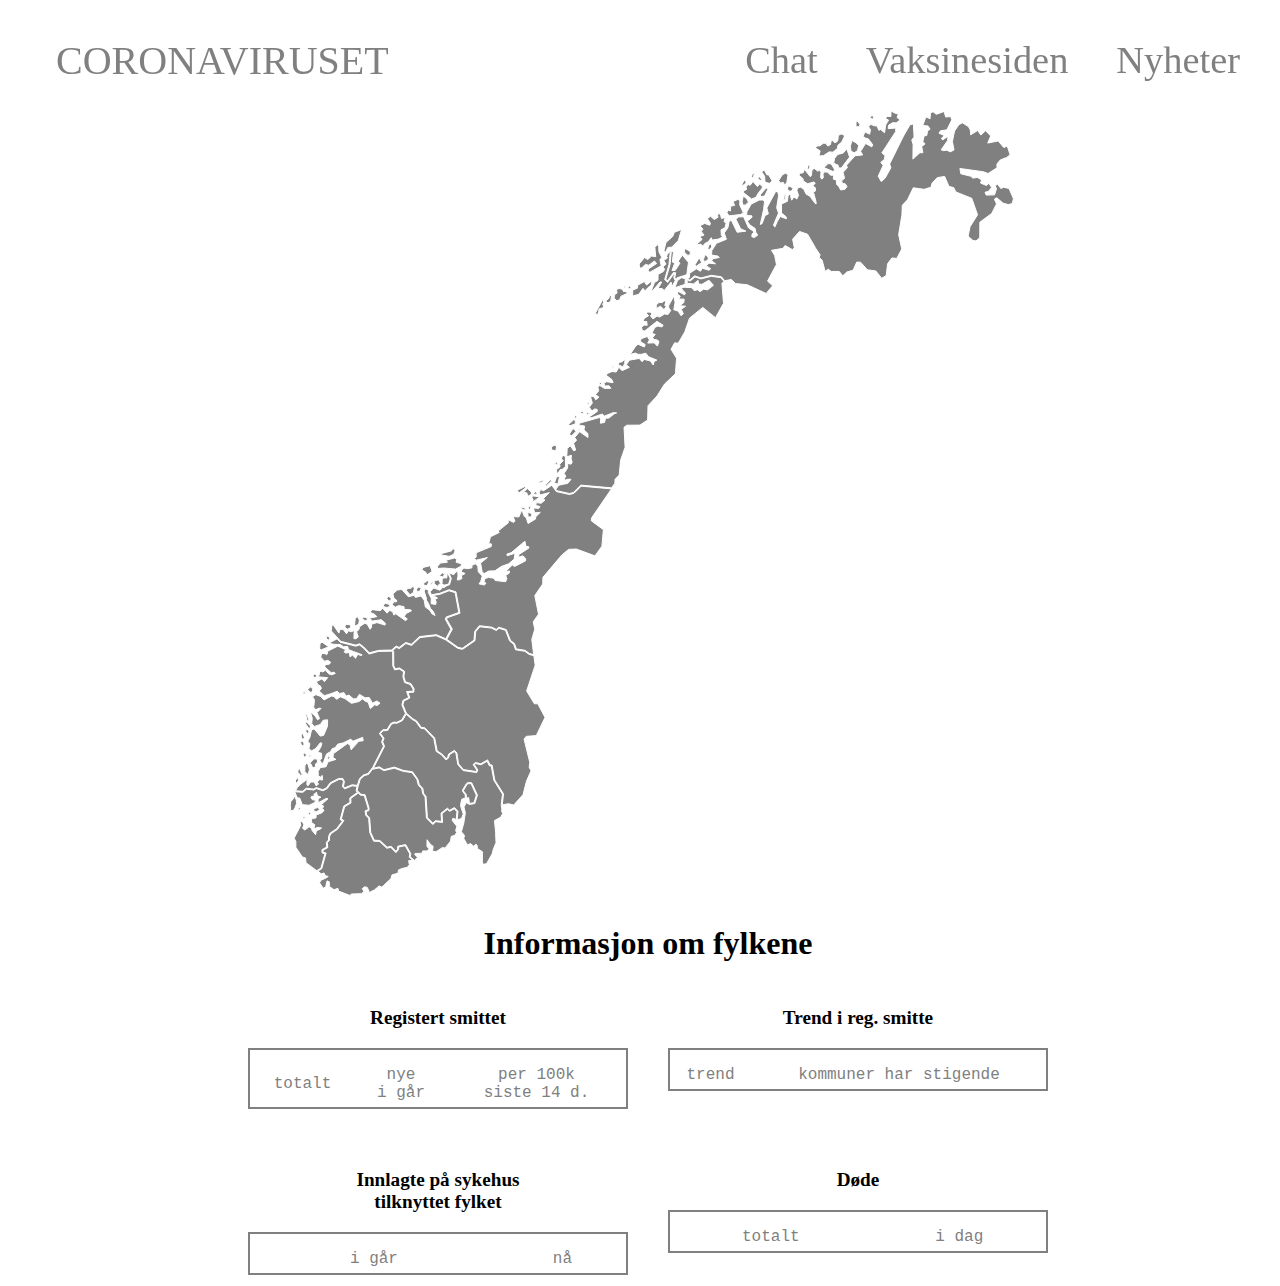
==== commit f77122fb: "Navn på fylker og border" ====
--- a/hovedsiden/index.html
+++ b/hovedsiden/index.html
@@ -5,46 +5,66 @@
         <link rel="stylesheet" href="style.css">
     </head>
     <body>
-        <main>
-            <!-- Virus som flyter på venstre og høyre side -->
-            <div class="sidenavV" id="sidenav">
-                <img src="bilder/covid_19.png" id="sidebildeV">
-            </div>
-            <div class="sidenavH" id="sidenav">
-                <img src="bilder/covid_19.png" id="sidebildeH">
-            </div>       
+        <header>
+            <nav class="nav">
+                <div class="container">
+                    <div class="logo">
+                        <a href="#">CORONAVIRUSET</a>
+                    </div>
+                    <div id="mainListDiv" class="main_list">
+                        <ul class="navlinks">
+                            <li><a href="#">Chat</a></li>
+                            <li><a href="#">Vaksinesiden</a></li>
+                            <li><a href="#">Nyheter</a></li>
+                        </ul>
+                    </div>
+                    <span class="navTrigger">
+                        <i></i>
+                        <i></i>
+                        <i></i>
+                    </span>
+                </div>
+            </nav>
+        
+            <section class="home">
+            </section>
+            <div style="height: 100px">
+
+        </header>
+        <main>       
             <div class="mapdiv"> <!-- Kart over fylkene i Norge -->
                 <svg xmlns="http://www.w3.org/2000/svg" version="1.0"  id="kart">
-                    <path
+                    <path id="TromsOgFinnmark"
                         d="m 613.05859,2.9335938 -0.18164,5.5234374 -3.51953,-0.060547 -2.06445,2.0019538 3.27734,1.701171 -2.91211,4.855469 -1.09375,7.828125 -4.00586,-3.337891 -1.75976,0.84961 -1.69922,-4.369141 -2.54883,-0.06055 -3.94531,-1.517578 -2.00195,2.427735 1.88086,2.912109 -0.78907,4.492188 -4.79492,-2.246094 -1.88086,4.552734 2.66992,1.638672 2.60938,0.728516 4.49219,6.007812 -1.03125,2.003906 -6.19141,-3.40039 -4.97656,7.890625 2.0625,3.582031 -7.52539,0.787109 -8.61914,9.46875 0.84961,2.427735 -4.24805,4.673828 1.45703,6.007812 -3.03516,2.548828 0.97071,2.550782 2.73242,0.423828 1.75976,2.853516 -2.06445,2.669921 -4.30859,0.607422 -1.63867,-3.216797 -2.42774,-2.548828 v -3.884765 l -3.27734,-1.275391 0.54687,-3.761719 -3.0957,-0.0625 -3.45899,-3.154297 h -3.46093 l -0.78907,2.488282 0.30469,3.33789 -1.63867,1.212891 -1.0918,-1.699219 0.36328,-4.794922 -1.57812,-2.912109 -1.33594,1.638672 -3.70117,-2.853516 -2.30664,1.396485 -0.69727,5.886718 -1.14062,0.88086 -5.6875,-7.314454 -1.33594,3.458985 -3.27734,0.425781 -0.41797,1.19336 -0.24024,1.103515 3.83985,3.230469 0.1875,2.363281 4.42969,2.609375 6.40429,-1.791016 1.12305,1.275391 -2.58008,2.822266 3.00391,1.912109 -0.42383,3.277344 -1.88281,0.636719 c 0,0 3.54091,11.611423 2.76172,12.078125 -0.77919,0.466702 -6.19141,-7.708985 -6.19141,-7.708985 l -3.70117,-2.001953 -2.64063,-5.310547 -3.0957,-1.730469 -2.69922,0.638672 -0.88086,2.820313 1.63867,4.673828 -1.82031,3.853516 -1.69922,-1.728516 -1.73047,0.212891 -1.51758,2.548828 -1.15234,-3.582032 0.42383,-1.578124 -1.75977,-0.605469 -1.33593,2.001953 -0.48438,4.855469 -5.91797,2.669921 -0.0605,9.044921 4.67382,3.79297 0.30274,2.00196 -6.28125,-2.27539 -2.85352,4.91601 -2.45703,5.67383 -1.36523,-2.09375 5.00586,-11.89453 -1.82032,-5.310552 1.94141,-12.564453 -0.87891,-3.277344 -1.94336,-0.728515 -8.98242,16.691406 1.54883,6.007818 -3.30859,1.54883 -2.88282,8.00976 -1.91211,1.0332 3.36915,-15.17382 0.84961,-7.677741 -1.69922,-1.759766 -3.55078,0.212891 -8.01172,3.945312 -4.36914,7.767584 -0.18164,3.58203 5.21874,0.39453 0.1211,1.48633 -4.64258,3.85351 2.36719,3.67188 5.43164,3.64258 0.63672,3.76172 1.94336,2.85351 -3.3086,2.45703 -2.58007,-0.72851 0.21289,-2.88282 2.24609,-2.0332 -5.82617,-4.06641 -4.88672,-11.04492 -5.2793,0.1211 -2.33789,2.51758 4.61328,9.25585 5.31055,2.45899 -8.76953,1.15234 -5.85742,-12.19922 -2.18555,1.51758 -1.18359,6.13086 -3.70118,5.18945 2.21485,6.3418 -9.89258,3.97461 -4.73438,7.31445 -0.21289,4.46094 6.19141,1.0625 1.60742,1.42578 -6.55469,1.30469 -1.21289,2.09375 3.94532,2.91406 -6.61524,-0.63867 -2.70117,2.70117 4.49023,2.85352 -1.78906,1.54687 -6.67773,-2.09375 -1.78906,3.09571 -4.09766,-2.45899 -6.79688,4.46094 -0.0605,4.1582 -1.99219,1.30664 2.25391,1.22852 4.91992,-4.12305 6.28125,2.01953 10.2207,-2.57031 10.17773,1.42383 3.30469,3.96484 6.56055,-1.1875 4.36914,4.09766 11.62305,1.12305 18.90625,8.74023 6.46289,-7.73828 -5.06836,-4.61328 8.89258,-16.66016 -1.76563,-8.94726 -3.12109,-5.19336 11.59179,-2.00391 1.85157,-2.82227 7.34375,4.06641 1.97265,-1.66797 -1.69922,-8.67969 6.88868,-7.76953 8.07226,2.79297 7.69531,13.20117 0.52149,1 4.37695,6.52539 -1.15234,2.42774 3.0332,2.66992 3.0957,11.28906 3.15625,-2.18554 2.91407,2.30664 h 8.07226 l 3.39844,4.36914 4.24805,-3.88282 6.1914,-1.75976 3.58008,-8.07227 3.82422,0.0605 6.85742,7.64648 8.4375,1.0918 5.88672,7.40625 4.49023,-2.91406 1.39649,-11.77539 4.36914,-5.70508 4.79492,0.48633 4.97656,-9.4082 -3.09375,-14.38282 3.27735,-19.84765 0.36328,-9.466803 5.16016,-5.462891 5.82617,-12.078125 10.86328,1.578125 6.91992,-2.185547 0.9707,-3.945312 5.21875,-5.583984 7.4043,-1.212891 4.31055,10.013672 4.73242,1.154297 2.125,4.308594 15.96289,6.433593 5.76563,16.447272 -7.5254,12.01758 -1.88281,9.34765 4.79492,4.30859 3.15625,0.48438 3.64258,-3.27734 0.1211,-15.47657 11.83398,-8.73828 4.85547,-9.529297 -2.12305,-4.673828 2.30664,-1.517579 6.3711,5.402344 5.2207,1.457031 4.00586,-1.033203 1.0918,-4.855469 -4.36914,-10.134765 -5.76563,-1.396485 -2.125,1.578126 -3.64258,-4.369141 -2.36523,1.152344 1.33398,3.277343 -1.9414,6.070313 -8.31446,0.242187 -1.21484,-2.791015 3.58008,-1.033203 3.03515,-3.882813 -2.85156,-4.066406 -2.36719,2.123047 -5.82617,-2.367188 1.03125,-3.216797 -4.12695,-2.427734 -4.67383,0.667969 -2.00195,-1.88086 -9.95508,-2.427734 -0.9707,-5.341797 23.48828,3.277344 4.67383,1.759765 8.98242,-5.705078 -0.1211,-3.761718 3.51953,-4.1875 6.37305,-2.427735 3.27734,-2.671875 -2.79101,-8.677734 -3.52149,1.455078 -5.58398,-6.554688 -10.43945,2.125 2.97461,-7.162109 -5.15821,-5.279297 -4.67382,4.429688 -3.15625,-4.613282 -7.04102,4.310547 -0.36328,-4.794921 -2.00195,-3.521485 -5.94922,-3.640625 -3.51953,1.88086 -4.3086,6.3125 -2.125,10.439453 1.57813,8.496093 -3.88477,1.94336 -3.0957,-1.759766 -3.51953,0.484375 -2.36719,-0.789062 6.49414,-9.285157 0.30273,-4.310546 -5.27929,3.703124 -1.27539,-1.578124 3.03515,-2.791016 -5.40234,-2.367188 1.50195,-2.40625 6.38867,-0.93164 4.91602,-10.015625 -1.15234,-3.2773442 -4.97657,0.4257812 -1.57812,-5.5234374 -7.83008,2.8515624 -3.2168,-2.609375 -2.60937,1.3359376 -0.36524,5.7050784 -4.30859,-1.9414066 -1.0918,3.5800786 -2.0039,5.037109 5.34179,0.607422 2.0625,3.095703 -2.60937,1.941406 -0.60742,4.248047 -2.73047,0.607422 -1.27344,5.523438 2.1836,2.548828 -3.3379,2.367187 1.1543,6.3125 -2.97461,0.06055 -6.98047,6.373047 0.18164,-14.75 -1.33398,-4.308594 2.30664,-3.095703 -0.66797,-13.109375 -3.45898,1.03125 L 625.50195,28 l -13.83789,28.041016 1.21289,3.701172 -5.70507,10.378906 -3.88477,3.458984 -3.0957,-5.339844 4.97851,-10.865234 -2.36719,-3.033203 3.51954,-2.853516 0.72851,-3.884765 -3.2168,-2.669922 13.89844,-21.363282 v -3.582031 l -7.52539,0.667969 0.30274,-3.458984 4.49218,-2.609375 3.09571,0.302734 4.1875,-2.914063 -3.2168,-2.4882808 1.33398,-3.7011718 -2.79101,-0.2421875 z m -19.90625,4.8847656 -0.9707,1.9140625 1.94141,1.3945311 1.45703,-1.03125 -0.0117,-2.0234374 z m -13.41406,5.3730466 -1.75976,0.84961 v 4.794922 l 3.27734,-0.181641 0.60742,-2.246094 z m -16.81055,12.867188 -2.70117,1.546875 -0.24414,4.21875 -1.29883,2.253906 -2.28125,0.507813 -1.54687,-1.972657 -1.69922,0.181641 -0.66797,3.824219 -2.73242,1.457031 -2.0625,-2.853516 -2.42774,0.121094 -3.33789,2.427734 -2.36718,0.181641 -2.48828,1.822266 5.03711,3.09375 -1.1543,5.099609 4.37109,-0.304688 5.82617,-3.761718 3.88477,0.242187 4.42969,-3.824219 0.42578,-3.033203 3.94531,-3.40039 2.48828,-5.400391 -0.66797,-2.003906 z m 11.01563,6.373047 -1.57813,5.947265 0.57618,4.734375 3.33789,1.759766 3.21679,-2.306641 1.21289,-5.128906 -2.48828,-2.517578 z m -5.12891,8.435547 -3.58203,4.1875 -5.64453,1.457031 -3.09375,4.066406 -0.78906,4.734375 4.42969,1.820312 0.24218,2.609376 2.91407,0.365234 8.31445,-10.986328 z m -18.69336,14.6875 -4.21875,4.005859 9.01368,3.914062 1.9121,-1.425781 -3.55078,-6.099609 z m -19.5039,0.382812 -1.28711,4.376953 1.07422,1.373047 1.60937,-2.875 z m -46.04492,6.232422 -0.48633,2.30664 2.55078,3.763672 0.36328,6.007813 4.49219,1.09375 2.66992,-2.490235 -3.45899,-5.947265 -1.94335,-0.181641 -2.12305,-4.126953 z m -9.77149,2.732422 -1.45703,3.945312 1.73047,0.84961 1.24414,-3.763672 z m 33.07813,0.121094 -3.76368,1.941406 -3.39843,5.583984 1.63867,2.548828 2.85156,-0.849609 1.1543,2.246094 2.24609,-0.970703 1.33399,-8.316407 z m -27.61524,3.945312 -0.24414,2.123047 2.85352,1.517578 0.60742,-0.970703 -1.21485,-2.669922 z m -14.02148,3.277344 -2.30469,4.005859 0.54492,1.394531 3.2168,-2.24414 0.42578,-1.822266 z m 8.74023,1.273437 -2.79101,3.763672 -1.94336,-0.789062 -2.30469,2.185547 0.72656,2.730468 -3.27734,1.578125 0.24414,1.759766 7.94922,6.191406 4.31054,-1.578125 2.1836,-3.884766 4.0664,-5.341796 0.1836,-2.304688 -2.85352,-1.517578 -2.12304,2.0625 z m 35.56641,4.248047 -1.27539,3.339844 2.73242,2.427734 2.19726,-1.292968 0.89844,-2.289063 z m -22.21289,2.064453 -5.64453,6.373047 -0.42579,2.488281 4.3086,-0.607421 3.2168,-6.615235 z m 19.47656,6.488281 -1.3457,0.03906 -0.69336,5.267578 1.6914,0.0293 z m -42.54102,1.644532 -1.15234,5.402344 0.84961,3.822265 2.48828,-0.242187 3.03516,-2.730469 L 468.97461,91 Z m -5.21875,3.398437 -5.09765,2.246094 1.75976,3.763672 -4.12695,0.910156 -0.12305,4.673827 -2.18359,-0.66797 -1.39648,2.24414 2.18554,3.33985 11.77344,-1.39649 2.42773,-1.94336 -3.51953,-7.585934 0.1211,-4.248047 z m -17.72265,14.384769 -2.97461,0.42383 0.66797,3.03515 -3.70117,2.30664 -3.76368,-3.15625 -3.15625,2.125 3.09571,4.97656 -0.78907,1.75977 -5.0371,-1.82031 -4.79493,2.42773 3.15625,3.27735 -1.76172,2.42773 2.79297,3.51953 -3.51953,1.21484 0.0254,1.5254 1.61328,1.50781 -6.00976,5.46289 4.61719,-0.50781 2.12109,1.84375 2.0625,-2.73243 3.13086,-1.42187 3.18164,-4.2207 0.91016,2.30468 6.25195,-0.91015 4.24805,-2.1836 -1.33594,-1.39648 -0.36328,-5.76563 4.00586,-2.06445 1.15234,-4.79492 -2.18555,-1.33399 1.21485,-4.18945 -3.70313,1.21485 z m -9.10352,29.92187 -2.48828,1.51758 -0.91016,3.64062 1.33399,0.91016 2.60937,-2.66992 z m -26.09765,4.79492 -0.91211,3.51954 3.70312,3.45898 2.48828,-1.03125 -0.30273,-2.97461 z m -13.79102,2.68164 -1.30273,13.5586 -4.21289,14.41406 1.63085,1.66992 6.00391,-8.22656 2.19141,0.12109 -0.80078,4.80469 1.01367,2.2207 1.07422,-1.86914 6.72461,-2.17382 1.16601,-0.31055 2.00195,-0.91406 1.63868,-12.01758 -6.13086,-7.34375 -4.12696,6.1289 1.69922,2.06446 -4.73437,7.16211 -3.2168,0.12109 2.67188,-7.2832 -2.30664,-1.27539 1.21289,-9.9961 z m 34.66797,3.56836 -1.45508,1.1543 -1.1543,3.76172 1.1543,2.00391 3.39844,-1.63868 0.36328,-2.125 z m -6.73633,3.03516 -4.24805,6.98047 1.2129,1.51758 5.46289,-3.70313 z m -18.04492,20.00586 -3.79102,3.00586 -2.58789,7.04101 10.25,-3.53515 0.18164,-5.73047 z">
-                    </path> 
-                    <path
+                    </path>
+                    <path id="Nordland"
                         d="m 403.54688,121.52734 -7.22266,2.79297 -1.51758,4.06641 -6.79687,6.06836 -2.125,8.67969 1.70117,1.09179 2.24414,-4.73242 4.00586,-0.36523 6.49414,-6.61524 z m -24.3379,15.05274 -2.30664,2.91406 0.78907,9.22461 -4.24805,-0.72852 -3.51953,3.58008 -3.39844,-2.00195 -5.3418,6.37305 0.42579,4.12695 2.18359,-0.24219 3.64258,-3.40039 3.39843,0.84961 5.64454,-4.30859 2.12304,2.54882 -8.00976,5.3418 -0.61914,2.41797 2.01367,0.91992 11.22851,-6.43359 -1.27343,-6.06836 1.82031,-2.36719 -2.79297,-5.34179 -0.30273,-5.82618 z m 13.08594,6.5957 -2.98047,3.08008 -0.67968,2.29687 0.89257,1.43946 -3.82422,2.42773 2.36719,3.70313 -3.15625,2.73047 1.69922,2.42773 -1.33398,2.30664 -5.22071,2.79297 -0.0605,5.94726 -3.51953,2.2461 -2.91407,7.52539 1.21485,0.48633 7.2832,-8.61914 1.69922,0.0605 -3.88477,6.55469 4.06641,-0.0606 2.30664,1.88086 6.79688,-8.31445 0.9707,4.30859 3.23047,-5.62109 -1.44336,-3.16797 0.79883,-3.92773 -0.64063,-0.0332 -6.36133,8.76172 -2.89648,-3 4.28515,-14.92187 z m 40.9961,25.18945 -10.33204,2.56836 -5.95507,-1.95117 -5.0293,4.17188 -2.93945,-1.47657 0.27734,3.53321 6.13086,0.72851 4.67383,-3.58007 0.48437,3.58007 3.27735,0.42383 7.07031,-4.1875 4.49219,5.12891 -5.79688,4.55273 -4.03515,-0.69922 -3.61133,2.48828 -2.36719,-1.88086 -3.36914,0.88086 -2.69922,-3.0039 -7.375,-0.39453 -3.0957,0.9707 4.46093,5.03711 -1.12304,1.54687 -6.3125,-3.45898 -0.66602,2.73047 2.82227,2.15625 -1.48828,2.75976 5.37109,0.15235 -0.30273,3.42969 -4.09766,3.06445 5.88867,0.60742 -4.40039,2.94336 2.0625,4.58203 -2.30469,1.94336 -2.91406,-4.67383 -4.30859,-1.27539 1.27343,-7.22265 -1.15234,-6.49414 -5.28125,9.58984 0.18164,2.24609 1.91211,2.64063 -2.63867,3.91406 -3.52149,-0.42578 -5.09765,3.0957 -2.42774,-1.15234 -4.00586,2.97461 -2.57421,-3.06055 1.57421,-1.95508 -1.68359,-1.71875 -3.14062,-0.21484 -0.60938,1.71094 2.125,1.96093 -4.1875,2.48828 -1.76172,3.3379 h 3.94531 l 0.48633,3.88281 -3.15625,-0.36328 -2.48828,2.54883 0.84961,3.15624 2.48828,0.18165 12.07813,-9.58985 6.1914,3.94531 -1.39648,1.76172 -3.76367,-1.0332 -3.2168,1.45703 -3.03516,6.07031 3.52149,0.84961 -2.66992,3.27735 1.51562,2.00195 2.48828,0.0606 2.42774,1.69922 -1.63868,4.73437 -3.27734,-3.33789 -6.37109,0.30273 1.69922,-3.15625 -2.18555,-3.45898 -6.19141,2.30664 -0.84961,2.60938 5.06836,3.24414 -1.04687,2.3125 -6.19336,-2.7168 -2.20899,1.71289 -5.7539,8.55664 5.33984,-1.45508 2.48828,1.27344 3.40039,0.0606 4.49024,-1.21289 2.73242,3.51953 8.375,3.45898 -2.79297,1.27539 -0.91016,3.58008 -2.9121,-4.06641 -6.19141,-1.51757 -1.94141,2.36718 -2.85351,-3.33789 -9.89258,1.69922 -3.15625,4.55274 3.15625,2.60937 -7.34375,3.33789 -3.2168,-3.39844 -2.66992,4.79493 -4.18945,-0.54688 -5.15821,2.2461 -0.36328,1.82031 5.21875,3.76367 1.45703,3.33789 -6.55468,-0.9707 -2.73242,1.63867 1.0332,2.79101 4.00586,-0.42382 1.9414,2.66992 h -6.55468 l -4.49219,-2.91211 -1.94141,1.69922 0.91016,3.58008 -3.33789,3.94531 3.51953,2.36719 -3.09375,2.79101 -2.125,-3.15625 -1.82031,-0.36328 -1.1543,1.33594 1.57812,5.40039 -3.0957,4.24805 2.67188,3.76367 2.85156,-2.18555 2.48828,0.60742 v 2.00391 l -7.70703,5.21875 1.0918,1.33594 11.77539,-4.06641 1.63867,2.24414 9.40625,-3.64063 3.2168,0.30274 -2.36719,0.84961 -5.33985,4.31055 -3.39843,0.18164 -1.03321,4.24804 -4.1875,0.72852 0.42578,-4.49219 -1.51757,-1.15234 -20.0293,5.70508 -0.18164,1.9414 5.58398,0.85156 -0.66797,3.94336 3.94532,3.52149 0.0605,4.00586 -8.375,-5.88867 -4.91601,5.88867 1.94141,2.66992 -3.03516,3.15625 2.125,6.67578 -1.94336,0.84961 -3.39844,-5.09766 -3.15625,2.66993 -0.42383,8.375 4.67383,-1.51563 -0.30469,3.39844 1.03125,3.4707 -1.10351,1.99024 -3.24219,-0.7754 -0.32812,4.81836 -3.45899,5.1836 1.76172,2.54883 -1.49023,3.08203 0.88281,1.16601 2.24609,-0.91015 h 3.58008 l -3.0957,4.00586 -9.04297,1.88086 -3.07227,3.98046 1.15821,1.56446 12.55859,2.81445 3.9668,-1.13477 7.33789,-7.27929 30.74804,2.74609 3.35157,-4.64453 0.0859,-3.9043 4.16407,-4.25 1.45898,-14.97656 4.46289,-12.91797 -1.07226,-19.82812 2.66015,-2.10352 13.30469,-0.1289 7.63867,-5.10547 0.38672,-14.29102 9.05469,-9.82812 7.4668,-11.80274 10.85937,-10.38476 1.1582,-15.40821 -5.53711,-8.92578 3.60547,-6.52344 3.5625,0.38672 6.60938,-11.37304 4.67773,-13.69141 13.30469,-10.77148 12.70312,10.30078 8.02539,-14.33399 -1.58007,-19.95703 1.95507,-2.07226 -2.98242,-3.66993 z m -59.39063,4.41993 -5.32227,4.30273 -2.25976,-3.5 -6.70898,3.64649 -0.29102,2.98828 -4.59375,1.82422 -0.14649,6.05078 6.34376,-1.89454 4.01171,-5.83398 2.1875,2.47852 2.62305,-2.98828 3.5,-2.77149 z m -27.63281,5.03125 -0.14649,1.82421 1.16602,0.65626 v -2.04297 z m 5.46875,0.0742 -1.89649,1.09376 1.16602,1.82226 2.40625,-0.36523 z m -9.99024,2.625 -3.28125,0.80079 0.58399,3.71875 -2.33399,1.53125 -0.65625,3.57226 2.625,2.48047 2.99024,-0.73047 1.16601,-3.5 5.97852,-2.84179 v -0.21876 l 0.0742,-1.89648 -3.42774,0.21875 -0.80273,-2.25977 z m -9.84375,6.5625 -1.23828,3.57227 -3.0625,2.25977 2.40625,2.11523 2.76953,-2.04297 0.58399,-4.8125 z m -6.92578,4.1543 -8.09375,14.875 3.13477,0.0723 1.24023,-5.39453 4.73828,-1.3125 -1.3125,-3.20899 1.09375,-2.11328 -0.58203,-2.77148 z m 61.10156,1.60547 -1.82421,1.67578 -3.42579,0.0742 -2.47851,2.33203 -0.21875,3.57422 4.30078,-2.33398 3.57227,3.42773 2.26171,-2.99023 -1.53124,-1.16602 1.23828,-4.01172 z m -39.08203,57.96484 -2.625,2.84375 -3.57226,0.875 -0.58399,2.11524 4.74024,2.33398 1.75,-3.57422 z m -12.54101,6.78125 -0.36524,2.55274 1.82422,-1.02149 z m -8.45899,12.03125 -0.36328,1.45899 0.65625,0.72851 z m -2.25976,4.66602 -2.47852,0.36523 0.21094,1.75 h 1.90234 z m -2.26758,2.11523 h -0.28516 l 0.29297,0.0723 z m -11.36719,17.9375 -1.16601,1.82227 1.45703,0.72852 0.58398,-1.67579 z m -4.74023,8.82227 -3.06055,1.16602 1.60352,1.67773 1.3125,-0.58398 z m 4.52148,1.3125 -1.96875,1.38477 0.875,1.38476 2.69727,-2.33203 z m -13.125,2.98828 -0.4375,2.11524 1.75,0.65625 0.80274,-1.82227 z m -1.01953,4.375 -5.03125,4.52149 1.09375,1.38476 5.39453,-1.82226 0.21875,-3.35352 z m 0.29102,8.82227 -1.60352,0.58398 -3.20898,5.10352 2.40625,1.45898 4.22851,-4.30273 z m 5.97851,0.0742 -2.47851,2.04101 2.47851,-0.36523 z m -25.88476,16.47851 -2.69727,1.82227 0.0742,2.69726 2.91602,0.875 1.67578,-0.50976 0.4375,-4.00977 z m 8.53125,9.69727 -1.16602,4.00976 1.75,1.75 -3.5,3.57227 0.21875,2.69922 -3.71875,2.91601 1.16602,4.15625 2.99023,-4.52148 h 1.67774 l 3.42578,-2.91602 -0.0723,-9.84375 z m -4.95703,5.97851 -3.0625,3.20899 2.55078,1.16601 -0.14453,-0.29101 z m 0.58203,15.16602 -1.89453,1.38476 -1.96875,5.6875 3.42578,1.02149 1.53125,-6.49024 z">
                     </path>
-                    <path
+                    <path id="Trondelag"
                         d="m 272.21094,371.84961 -5.16797,5.58398 1.16797,0.66602 5.66601,-5.41797 z m -7.08399,0.16601 -4.33398,1.66602 0.41601,1.50195 4.58399,-1.91797 z m 8.64649,5.27149 -8.23047,5.48047 -3,-1.33399 -1.33399,3.41797 1,2.08399 9.08594,-2.33399 -6.00195,6.16797 1.66601,1.33203 -3.83203,3.16797 -4.83593,-0.66601 -0.5,2.91601 4.16796,0.91602 -1.16601,2.00195 -5.41797,-0.5 1.33398,4.91602 5.58399,-0.5 -4.66797,4.58398 v 2.00195 l -7.58398,4.58399 -1.83399,-5.91797 -1.83398,-1.16797 -2.58399,-6.58398 -2.91601,7.08398 -5.91797,-0.33203 2.08398,4.5 -1.33398,1.33398 -5.50196,-2.66797 0.084,3.08399 -10.16797,8.16797 1.16602,1.41797 -8.83399,4.33398 -1.75,7.08399 h 2.58399 v 2.66601 l -15.08594,6.25195 -0.084,4.5 -1.91601,1 1.83203,1.91797 11.33594,-2.58398 -6.83399,5.50195 1.66602,8.58399 1.83398,2 4.66797,-2.66602 6.16797,-0.16797 6.66797,-4.5 7.08398,-2.5 5.58399,-4.75195 0.83398,-5.91797 -7.91797,2.58398 -0.16797,-1.75 4.41797,-1.41601 13.50196,-11.41992 1.16797,5.33593 2.58203,0.082 0.33398,1.41796 -10.33398,6.66797 0.33203,2.58203 3.83398,-1.5 2.83399,2.66797 v 2.41602 l -10.91797,5.58398 -2.41797,-1.33203 -7,6.5 4.16797,-0.66601 -0.084,2.08398 -3.75,2.5 1.25,2.91602 -1.16797,3.25195 -10.50195,-1.16797 -1.33203,-2.33398 -5.25195,-0.75 -3.83399,1.16796 -0.58398,2.83399 1.75195,2 -1.66797,1.58398 -5.25,-1.16797 1.75,-2.58398 1.5,-5.25 -4,-4.25 -0.41797,-5.33594 -2.16601,-2.66601 -3.75195,1.41601 v 2.66797 l -4.66602,0.83399 -3.33398,-0.66797 -2.25,2 -0.33399,2.08398 3.75,1.33399 -3.83398,2.25 0.75,2.75 -2.83399,1.41796 -1.91601,0.084 0.75,-4.00195 -0.25,-4.41602 -1.91797,0.33203 -2.16602,2.83399 -4.78515,-1.95313 2.39843,5.82813 -1.66015,5.7207 -0.0254,0.44141 -1,0.33593 -2.64453,0.67383 0.45117,0.18555 -2.40625,1.60351 h -1.38477 l -2.625,2.69922 -6.34375,-2.26172 -3.5,3.79297 1.16797,2.9961 8.29883,-1.4043 8.70703,-3.40625 0.97656,-0.14063 6.61133,1.99805 4.06055,21.39258 -12.82422,4.57422 -0.50391,1.375 5.69922,10.02929 -5.58984,10.10547 11.28711,8.0625 4.19336,0.99414 11.7207,-8.17773 0.75781,-8.89649 4.67578,-5.57031 12.26368,1.43164 4.58398,2.24805 2.51172,-2.21289 7.47461,2.42969 4.28711,10.80078 4.01758,3.2207 1.76953,5.26367 8.86328,1.48828 4.25976,3.07227 4.23243,1.15625 -1.88086,-15.21875 3,-10.16797 -1.58204,-7.33594 5.33399,-7.66797 -3.75195,-18.58593 7.91796,-11.58399 0.25,-6.75195 18.66993,-22.08594 7.00195,-5.83593 7.66797,-0.33204 18.66992,6.83399 6.91797,-9.58594 1.5,-16.58594 -12.16992,-9 0.58398,-3.08398 19.65234,-28.70899 -30.27539,-2.73242 -7.11523,7.10352 -4.49414,1.30664 -13.1875,-2.9668 z m -27.15039,1.39648 -7.5,3.66602 2,2.41797 6.875,-5.08399 z m 2.75,1.91602 -4.08399,3.66797 3.50196,0.58398 1,3.5 3.66601,-2.08398 -0.16601,-2.33399 z m 7.83593,2.58398 -2,3 4.41602,0.16797 z m -2.66796,4.66797 -0.58399,1.58399 1.00195,1.83398 -0.16796,2.66602 7.00195,-5 z m -1.33399,9.66797 -0.16601,0.33399 -3.08399,1.5 1.83399,2.83398 z m -9.66797,1.33399 0.41797,2.5 3.16602,0.83398 v -2 z m 6.33399,5.16796 0.084,4.75 3.08399,0.33399 1,-3.25195 z m -74.84375,36.25586 -1.66797,2.66602 -9.66797,2.5 -0.58398,1.45898 8.00195,1.45899 4.5,-2 1.5,-3.58399 z m 1.58203,9.66797 -8.58399,2.25 1.41602,2 -7.16797,0.91797 -3.08203,3.66602 0.5,1.58398 h 1.58203 l 4.66797,-0.33398 11.58594,1.08398 5.33398,-2.75 0.83399,-2.58398 -5.66797,-1.58399 0.83398,-2.66601 z">
                     </path>
-                    <path
+                    <path id="Innlandet"
                         d="m 201.82422,518.7793 -4.11914,4.95898 -0.74805,8.9668 -11.83398,8.23437 -1.4043,0.30078 -4.10352,-0.98632 -11.83789,-8.32032 -9.59765,-4.23437 -16.16797,1.88672 -8.34375,7.84179 -5.80859,-1.875 -6.52149,5.07618 -3.06641,-1.33594 -3.45117,3.13281 0.85352,1.04883 0.0996,14.10351 1.44336,3.14454 4.27929,-0.77344 5.12891,3.35156 -0.74609,5.38672 1.57226,5.08008 5.49024,1.85547 3.14453,5.13086 -0.35938,3.47851 -5.72461,0.20703 1.85743,5.54297 -6.03321,3.09375 -0.875,3.76367 3.32422,8.17188 6.59961,5.72266 3.76367,2.16406 4.64063,6.4707 3.63476,0.46484 9.76953,10.18164 2.47461,12.89063 4.97657,3.22266 4.02148,4.43359 1.41797,-1.03125 1.08203,-3.48047 5.77344,-3.71289 2.47656,2.60352 c 0.21661,2.18286 0.74814,4.87648 1.17187,7.50781 0.29121,1.80826 0.33357,1.94465 0.61133,3.58398 l 4.89453,5.57032 12.52344,1.88671 0.65039,-1.41211 -3.58398,-5.45507 2.02734,-2.14453 5.63281,1.28125 5.78907,-3.38086 0.90039,-0.54688 2.52929,4.96875 2.00782,0.25586 2.7539,15 8.71875,13.875 -1.27148,10.91016 6.21875,-1.11914 5.25,1.24023 9.25976,-10.28125 3.5,-13.5625 4.51954,-10.28125 -1.82227,-3.5 0.58398,-5.0293 -5.6875,-23.11523 2.11329,-2.84375 10.0625,-0.72852 8.75,-18.22851 -7.21875,-13.63477 h -3.42579 l -7.73046,-12.75976 8.53125,-25.81055 -1.29297,-9.44336 -4.90821,-1.38086 -4.20703,-3.08398 -9.22265,-1.4961 -1.8418,-5.55859 -4.00977,-3.1543 -4.17578,-10.69922 -6.52539,-2.07812 -2.57031,2.24219 -5.08594,-2.49805 z">
                     </path>
-                    <path
+                    <path id="Oslo"
                         d="m 185.34731,682.69871 2.93969,3.82132 0.15644,3.5611 2.26858,-0.41246 0.70673,5.73257 4.53618,-0.71368 2.36985,-7.51055 -5.34693,-11.61647 -3.641,0.29337 z">
                     </path>
-                    <path
+                    <path id="Viken"
                         d="m 128.16016,606.24805 -3.77735,6.38086 -5.52929,2.67968 -2.75782,-0.20507 -2.65625,1.13476 -3.83984,6.27734 -4.22852,0.21876 -2.88671,2.71874 3.57031,4.85938 -1.36719,3.55859 1.86914,4.47266 -11.18164,21.82813 5.83008,-1.34376 4.81054,2.84376 10.3418,-2.55274 9.06446,3.29688 9.0957,1.30859 5.23047,7.2793 1.59765,5.67187 3.50586,3.81641 0.69532,4.6914 2.50195,3.35157 1.36523,21.03515 5.50586,5.61524 2.36133,-2.52149 6.25977,0.66992 -0.51563,-8.12109 6.29102,-5.05273 2.39648,2.01172 4.74414,-2.60352 3.50586,3.73828 -0.74805,8.53125 4.22852,-1.31445 1.77734,-4.48438 -2.67968,-8.30078 0.17968,-0.1289 -0.16797,-0.0898 0.0508,-0.91015 1.14843,-5.39454 3.54297,-1.23632 -0.0351,-3.11524 -2.69922,-3.5293 -0.11328,-1.14062 4.02148,-6.78125 0.80078,-0.59375 3.73242,-0.25586 0.8711,0.50195 5.5664,12.06641 -2.69726,8.45117 -5.24024,0.91797 -3.26562,-1.83008 -2.26758,4.38281 1.39258,5.77344 -1.27344,8.28125 -0.12305,1.40625 -2.58789,9.20703 3.13672,3.71875 -0.73047,3.13672 3.71875,6.3418 2.91797,-1.38477 3.2793,2.69727 2.1875,-2.18555 1.45898,1.89453 -0.0371,2.57422 5.11719,3.18555 -0.0566,10.3418 0.75391,2.29101 3.43164,-0.67773 5.58789,-9.82032 1.17187,-4.68554 2.6875,-6.44532 -0.41015,-10.44921 -1.10157,-11.64258 6.19532,-3.44336 2.01757,-3.75 -1.1875,-2.25391 0.39844,-1.1582 -0.68554,-5.31836 1.27148,-10.52734 -8.63477,-13.83008 -2.62304,-14.40039 -1.88477,-0.16016 -2.24609,-4.56055 -6.0293,3.57227 -5.51172,-1.23633 -1.14648,1.26563 3.46484,5.13476 -1.25,2.72657 -0.96679,-0.23633 -12.59766,-1.89844 -4.06641,-4.625 -1.18359,-1.38281 -1.89844,-11.14844 -1.65039,-1.80469 -4.76953,3.09375 -1.0293,3.40235 -2.47656,1.80468 -4.5625,-5.05273 -5.18164,-3.35156 -2.47461,-12.91407 -9.35742,-9.82226 -3.66016,-0.41211 -4.89844,-6.72852 -3.55664,-2.0625 z">
                     </path>
-                    <path
+                    <path id="VestfoldOgTelemark"
                         d="m 101.08984,659.90039 -6.646481,1.44922 -3.929687,5.03516 -4.371094,1.35156 -3.865234,3.46094 -2.228516,7.33984 -0.923828,3.97851 3.806641,3.6875 4.05664,0.42969 4.158203,13.63672 -0.24414,2.35352 -2.705078,0.89843 0.441406,3.25586 3.007812,3.08789 1.125,14.63477 3.554688,7.67188 5.558598,0.3125 7.25976,6.6582 4.04297,-0.83008 4.6543,4.84375 1.69726,-1.91406 0.2168,-3.01367 7.95508,-1.69727 5.10742,9.15625 -0.49805,3.1875 4.14453,3.44922 3.0918,-3.00977 -2.84375,-2.84375 0.4375,-1.09375 h 6.5625 l 1.09375,-2.47851 4.73828,0.0723 1.3125,-2.40625 -1.89453,-2.1875 0.0723,-6.63476 3.08789,4.28515 0.81054,0.63282 2.22657,1.71679 -0.65625,4.88477 3.5,0.4375 6.63476,-4.30078 2.40625,0.72851 5.46875,-7 0.72852,-4.73828 3.5,-1.02148 1.82422,-2.69727 -0.875,-2.1875 1.16601,-4.15625 -4.52148,-5.6875 0.14258,-1.9707 1.85351,-0.0781 1.81445,1.16211 0.83399,-8.02343 -2.70117,-2.92969 -4.63086,2.56055 -2.32813,-1.94336 -5.29492,4.28125 0.55078,8.76171 -6.95898,-0.76367 -1.96875,2.21875 -0.94727,0.48047 -6.29492,-6.40625 -1.34961,-21.06836 -2.42773,-3.37304 -0.74414,-4.66211 -3.5,-3.75586 -1.54102,-5.72852 -4.89063,-6.75977 -8.82226,-1.30664 -8.84375,-3.13671 -10.375,2.45898 z">
                     </path>
-                    <path
-                        d="m 152.16992,457.66016 -7.14453,1.82226 -1.09375,2.33399 4.15625,2.69726 0.65625,2.47852 5.32227,-3.5 z m 12.32227,7.14453 -3.20703,3.0625 3.71875,1.24023 1.45703,-2.77148 z m 5.41406,0.27343 -0.60156,0.0195 -0.58203,4.95703 -2.91797,-0.29102 -1.60352,1.67578 -0.21875,4.66797 2.44531,1.00196 4.25586,-1.08594 v -0.002 l 1.55664,-5.36523 z m -9.13086,6.87305 -4.52148,0.50977 v 3.28125 l 3.0625,2.40625 3.20898,-2.91602 z m -11.66797,0.80078 -3.64453,2.84375 0.875,1.82422 2.625,0.14453 2.1875,-4.15625 z m 5.32422,0.94922 -2.48047,2.25977 1.16797,0.80273 1.82227,-2.48047 z m -19.39648,4.59375 -2.18555,2.04102 h -3.5 l -0.875,2.25976 3.42578,4.15625 3.5,-2.1875 0.94727,-4.44726 z m 4.8125,0.58203 -1.53125,3.13672 1.3125,1.45703 1.96875,-0.29101 1.75,-3.35352 z m 7.65625,1.89649 -1.38477,2.25976 2.47852,7.94727 -0.4375,0.875 2.47851,3.86523 1.75,4.59375 2.77149,2.98828 1.96875,4.15625 -2.99024,-1.45703 -2.40625,-3.86523 -4.37304,-3.0625 -1.16797,-6.78125 -3.20703,-4.375 -5.54297,1.45898 -1.38477,-2.04101 -5.6875,1.38476 -6.63476,-7.29101 -4.52149,0.65625 -4.30078,3.86328 1.09375,4.52148 2.40625,1.45899 0.29101,1.75 -3.0625,0.14453 -1.45703,2.91797 3.0625,2.47851 3.49805,-1.60351 5.32422,1.01953 v 2.69726 l 6.33984,0.41211 1.16992,0.97461 -5.03124,2.55078 -2.40626,3.13672 3.20899,2.625 -1.82422,1.60352 -9.76953,-6.85352 -1.89648,1.3125 -1.23829,-3.5 -3.13671,-1.16797 -2.33204,2.69922 -4.52148,-4.8125 -2.40625,2.33203 -7.656251,-1.01953 -2.84375,2.625 4.841797,2.01172 2.304688,2.43555 -7.365235,1.3125 2.771485,3.0625 8.968746,-1.38477 4.11329,3.52149 -0.32227,1.87304 -8.093751,-2.47851 -5.46875,1.67578 0.08203,2.70117 -1.394532,2.33008 -2.916015,-4.95703 -2.478516,-1.16602 -5.541016,3.7168 v 2.26172 l -2.625,2.55078 1.675782,5.17773 -2.25586,1.79102 -2.11914,0.0312 0.292968,-8.23828 -2.990234,1.3125 -2.771484,-0.94922 -1.894532,2.91797 -3.353515,-4.30274 -3.136719,-0.21875 -1.166016,3.86524 -5.759765,-8.38477 -1.3125,0.94727 -0.498047,5.27734 9.40625,10.35938 14.943359,3.77929 3.949219,-1.26171 4.023438,3.05859 5.679687,5.87109 9.525389,-2.38281 12.82813,-0.32617 4.39648,-3.95117 3.07032,1.32422 6.54296,-4.98438 5.69532,1.82813 8.16211,-7.67188 16.78515,-1.92578 9.49414,4.06836 5.02539,-9.57031 -5.51562,-9.9668 0.88672,-2.15039 12.58008,-4.57227 -3.66993,-19.83789 -6.125,-1.86328 -9.09179,3.55469 -8.19336,1.38672 0.13672,0.35351 2.47851,0.14649 3.28125,1.89453 -2.55078,1.24023 1.16602,2.77149 -0.50977,2.33203 -4.59375,-0.72852 0.14453,-5.39648 -2.98828,-5.83203 0.36328,-2.04102 z m -37.03907,7.72851 -1.75,1.82227 1.53125,2.04297 1.23829,0.29101 1.67773,-0.72851 -0.21875,-2.40625 z m -2.77148,6.85352 -2.40625,1.38672 0.4375,1.96875 3.5,0.80078 2.55273,-1.3125 -0.14648,-1.67578 z m -28.363282,13.125 -2.115234,2.04101 -0.765625,7.76563 4.265625,-2.07813 0.65625,-4.15625 z m 6.125,0.50976 -1.3125,1.89649 3.134766,1.75 2.478515,-1.16602 -1.238281,-1.82422 z m -17.572266,7.29102 -1.166015,2.69922 2.587891,2.1875 3.24414,-1.3125 0.146484,-2.91797 z"/>
-                    <path
+                    <path id="MoreOgRomsdal"
+                        d="m 152.16992,457.66016 -7.14453,1.82226 -1.09375,2.33399 4.15625,2.69726 0.65625,2.47852 5.32227,-3.5 z m 12.32227,7.14453 -3.20703,3.0625 3.71875,1.24023 1.45703,-2.77148 z m 5.41406,0.27343 -0.60156,0.0195 -0.58203,4.95703 -2.91797,-0.29102 -1.60352,1.67578 -0.21875,4.66797 2.44531,1.00196 4.25586,-1.08594 v -0.002 l 1.55664,-5.36523 z m -9.13086,6.87305 -4.52148,0.50977 v 3.28125 l 3.0625,2.40625 3.20898,-2.91602 z m -11.66797,0.80078 -3.64453,2.84375 0.875,1.82422 2.625,0.14453 2.1875,-4.15625 z m 5.32422,0.94922 -2.48047,2.25977 1.16797,0.80273 1.82227,-2.48047 z m -19.39648,4.59375 -2.18555,2.04102 h -3.5 l -0.875,2.25976 3.42578,4.15625 3.5,-2.1875 0.94727,-4.44726 z m 4.8125,0.58203 -1.53125,3.13672 1.3125,1.45703 1.96875,-0.29101 1.75,-3.35352 z m 7.65625,1.89649 -1.38477,2.25976 2.47852,7.94727 -0.4375,0.875 2.47851,3.86523 1.75,4.59375 2.77149,2.98828 1.96875,4.15625 -2.99024,-1.45703 -2.40625,-3.86523 -4.37304,-3.0625 -1.16797,-6.78125 -3.20703,-4.375 -5.54297,1.45898 -1.38477,-2.04101 -5.6875,1.38476 -6.63476,-7.29101 -4.52149,0.65625 -4.30078,3.86328 1.09375,4.52148 2.40625,1.45899 0.29101,1.75 -3.0625,0.14453 -1.45703,2.91797 3.0625,2.47851 3.49805,-1.60351 5.32422,1.01953 v 2.69726 l 6.33984,0.41211 1.16992,0.97461 -5.03124,2.55078 -2.40626,3.13672 3.20899,2.625 -1.82422,1.60352 -9.76953,-6.85352 -1.89648,1.3125 -1.23829,-3.5 -3.13671,-1.16797 -2.33204,2.69922 -4.52148,-4.8125 -2.40625,2.33203 -7.656251,-1.01953 -2.84375,2.625 4.841797,2.01172 2.304688,2.43555 -7.365235,1.3125 2.771485,3.0625 8.968746,-1.38477 4.11329,3.52149 -0.32227,1.87304 -8.093751,-2.47851 -5.46875,1.67578 0.08203,2.70117 -1.394532,2.33008 -2.916015,-4.95703 -2.478516,-1.16602 -5.541016,3.7168 v 2.26172 l -2.625,2.55078 1.675782,5.17773 -2.25586,1.79102 -2.11914,0.0312 0.292968,-8.23828 -2.990234,1.3125 -2.771484,-0.94922 -1.894532,2.91797 -3.353515,-4.30274 -3.136719,-0.21875 -1.166016,3.86524 -5.759765,-8.38477 -1.3125,0.94727 -0.498047,5.27734 9.40625,10.35938 14.943359,3.77929 3.949219,-1.26171 4.023438,3.05859 5.679687,5.87109 9.525389,-2.38281 12.82813,-0.32617 4.39648,-3.95117 3.07032,1.32422 6.54296,-4.98438 5.69532,1.82813 8.16211,-7.67188 16.78515,-1.92578 9.49414,4.06836 5.02539,-9.57031 -5.51562,-9.9668 0.88672,-2.15039 12.58008,-4.57227 -3.66993,-19.83789 -6.125,-1.86328 -9.09179,3.55469 -8.19336,1.38672 0.13672,0.35351 2.47851,0.14649 3.28125,1.89453 -2.55078,1.24023 1.16602,2.77149 -0.50977,2.33203 -4.59375,-0.72852 0.14453,-5.39648 -2.98828,-5.83203 0.36328,-2.04102 z m -37.03907,7.72851 -1.75,1.82227 1.53125,2.04297 1.23829,0.29101 1.67773,-0.72851 -0.21875,-2.40625 z m -2.77148,6.85352 -2.40625,1.38672 0.4375,1.96875 3.5,0.80078 2.55273,-1.3125 -0.14648,-1.67578 z m -28.363282,13.125 -2.115234,2.04101 -0.765625,7.76563 4.265625,-2.07813 0.65625,-4.15625 z m 6.125,0.50976 -1.3125,1.89649 3.134766,1.75 2.478515,-1.16602 -1.238281,-1.82422 z m -17.572266,7.29102 -1.166015,2.69922 2.587891,2.1875 3.24414,-1.3125 0.146484,-2.91797 z">
+                    </path>
+                    <path id="Vestland"
                         d="m 48.052734,527.57031 0.462891,2.78516 1.496094,1.80469 1.90625,-1.13477 -0.566407,-1.85547 z m 11.082032,3.28321 -7.060547,3.57421 0.669922,1.28907 3.660156,0.61914 5.980469,0.15429 3.09375,2.26954 4.330078,-0.25782 0.568359,3.09375 4.896485,1.85547 6.669921,2.42774 2.25,1.02734 -1.082031,0.66992 -2.902344,-1.07617 -1.43164,1.19727 -1.183594,2.66211 -3.041016,-3.29883 -2.527343,1.75195 -0.773438,-4.38281 -3.349609,0.67187 -1.646485,-0.99023 0.138672,-1.00977 1.404297,-1.04297 -1.443359,-0.97851 -3.351563,-1.59961 -3.248047,-1.33985 -10.3125,5.15626 0.207032,1.95898 -1.185547,1.54687 -1.238282,-1.08398 -3.660156,-0.30859 -0.773437,3.81445 3.71289,4.02148 3.402344,-0.92773 2.835938,2.0625 -1.44336,1.80469 -3.867187,0.46484 -0.773438,2.2168 6.546875,5.82617 2.835938,-0.56836 1.238281,1.28906 -3.404297,1.39258 -3.144531,-0.92773 -3.144531,-3.60938 -2.785157,1.59766 -3.298828,-0.72071 -0.207031,3.76368 -1.443359,1.90625 9.796875,0.87695 -3.144532,3.91797 -2.732421,-2.62891 -5.56836,2.78516 2.31836,3.45312 1.753906,0.56836 1.134765,2.52539 -2.269531,2.83594 3.351563,2.7832 1.753906,1.75391 6.701172,-2.01172 6.291015,-2.42187 2.371094,2.26757 4.433594,-0.875 2.0625,3.45313 2.835937,-0.97852 4.279297,3.66016 3.248047,0.0508 2.990235,-4.48437 5.568359,3.50586 4.125,-0.41211 3.402344,5.72265 4.382812,-2.21679 3.093747,2.21679 -2.835934,2.42188 -2.47461,-0.82422 -4.382812,3.81445 -2.216797,-6.23828 -3.042969,-1.28906 -2.576172,-2.16406 -3.558594,2.6289 -7.474609,1.85547 -6.652344,-4.8457 -4.484375,-1.70117 -3.71289,2.52539 -2.681641,-2.73243 -2.371094,-0.61914 -7.578125,3.97071 -3.609375,-3.66016 -4.640625,-1.59961 -3.248046,2.01172 1.958984,2.93945 -0.490234,5.87696 -0.488282,1.33984 2.060547,2.83594 3.816406,-1.54688 1.650391,0.31055 -4.021484,4.12305 2.576172,5.98242 -1.958985,1.23633 -2.679687,-4.125 -4.53711,-3.60938 1.855469,6.08399 -0.515625,5.56836 2.783203,2.68164 5.878906,-1.95899 2.783203,-4.22851 4.433594,-0.41211 -0.101562,6.39257 -3.919922,9.17774 -3.298828,0.72266 -6.083985,-7.21876 -2.68164,1.13477 -1.546875,7.11523 -2.164063,4.02149 2.0625,2.67969 -0.927734,4.53711 2.576172,2.57812 4.228515,-2.47461 4.613282,-5.75195 1.574218,0.49414 -1.134765,3.91797 -3.197266,5.15625 4.021485,0.92773 v 5.46485 l -2.0625,1.13476 1.960937,3.29883 1.648437,0.10352 3.402344,-9.28125 4.228516,-2.47461 1.134766,-2.57813 3.402343,-1.33984 2.371094,-3.40235 5.671875,-1.34179 7.322266,-3.60743 2.267578,1.95899 9.693359,-3.81641 0.515625,3.40235 -4.332031,0.51562 -7.732422,8.45703 -0.927734,-4.22851 -2.578125,-2.0625 -14.230469,10.20898 -0.412109,3.91797 2.990234,1.85547 -7.837891,2.37305 -2.164062,5.05273 -5.56836,0.7207 -2.269531,3.81641 0.207031,4.12305 1.958985,1.65039 2.0625,-1.65039 0.103515,4.53711 -2.68164,-0.41211 -2.886719,2.37304 1.751953,2.06055 -2.578125,1.65039 -1.855469,-3.71094 H 32.6875 l -2.578125,3.71094 -1.236328,-1.0625 0.308594,-5.125 -6.177735,4.28711 -3.527344,3.52148 -1.894531,3.43165 6.882813,0.54101 3.814453,-3.11914 7.269531,0.85156 2.681641,-1.49609 6.625,2.19141 3.685547,-1.9336 3.71289,-5.07812 8.455078,-4.30469 4.046875,0.0254 1.650391,2.93945 -0.902344,5 1.44336,1.3418 7.166015,-2.93945 5.234375,0.61914 2.113282,-6.78125 4.171874,-3.75196 4.257813,-1.27343 4.666016,-5.98047 10.904299,-21.32031 -1.85547,-4.40821 1.33984,-3.40234 -3.22265,-4.38281 -0.0137,-0.0137 -0.0879,-1.14648 3.34961,-3.19531 4.07422,-0.20703 3.71094,-6.0586 3.14648,-1.39062 2.73243,0.23047 5.02734,-2.42188 3.76367,-6.31641 -3.5332,-8.6875 1.05664,-4.48632 5.72461,-2.88672 -2.0625,-6.00586 6.23828,-0.25781 0.20508,-2.29493 -2.88672,-4.48437 -5.54297,-1.88281 -1.72656,-5.85157 0.64453,-4.94921 -4.30469,-2.78516 -4.58984,0.87695 -1.88086,-4.04687 -0.082,-13.97461 -0.63477,-0.72852 -13.6289,0.32031 -9.285525,2.5971 -5.587527,-5.91741 L 81.470703,537 l -3.710937,1.19922 -15.650391,-3.99414 z m -14.949219,3.36914 -2.166016,1.23632 -0.412109,5.6211 1.855469,0.66992 7.269531,-2.93945 z m -7.734375,31.81054 -1.339844,1.75391 1.390625,1.80273 1.960938,-0.875 v -2.01172 z m -3.814453,12.88868 -3.042969,2.32031 2.269531,2.88867 2.421875,-0.0527 0.515625,-3.04101 z m -7.347657,4.56445 -0.179687,2.5 h 1.751953 l 0.257813,-1.90821 z m 1.830079,21.21484 2.113281,8.04297 h 2.0625 l -2.4375,-6.00586 z m 1.701171,9.43555 -1.701171,0.87695 3.351562,4.84571 2.0625,0.51562 -0.310547,-2.57812 z m 0.464844,7.01172 -1.804687,1.65039 2.320312,3.50586 1.185547,-2.57813 z m -4.640625,3.55664 -1.392578,2.93945 0.257813,2.47461 1.443359,1.13477 1.496094,-1.44336 z m -2.216797,8.4043 0.669922,3.50585 2.449219,1.75391 0.490234,-2.47461 -0.669921,-2.16601 z m 4.486328,11.70312 -1.908203,1.80469 1.236329,2.52734 2.373046,-1.85547 z m 3.96875,1.96094 0.41211,2.73242 1.958984,-2.0625 z m 19.644532,0.92773 -1.03125,2.67969 1.597656,1.13476 1.03125,-2.7832 z m -14.591797,3.09375 -4.433594,4.74219 1.494141,0.46484 1.753906,3.96875 2.886719,-1.33984 -0.103516,-2.52539 2.011719,-2.01172 -0.207031,-2.93945 z m -7.835938,4.58789 -1.238281,2.52539 -0.02539,5.82618 3.222656,2.83593 1.392578,-4.94922 -1.496094,-5.56836 z M 21.5,660.48633 l -1.289062,1.28906 -0.41211,2.37305 3.041016,3.34961 1.701172,0.10351 z m -1.753906,8.66211 -2.578125,3.86718 1.546875,2.26758 1.753906,-2.9375 z">
                     </path>
-                    <path
+                    <path id="Agder"
                         d="m 80.283203,685.01562 -7.5,5.41993 0.212891,4.45312 -6.369141,3.90235 -3.34375,12.30664 2.693359,1.4707 -0.615234,0.87695 -6.019531,7.93164 -6.429688,4.375 -1.388671,2.9336 0.03711,3.80078 -2.208985,2.05273 0.375,5.12891 -4.74414,2.55859 0.125,2.04102 3.009766,0.74023 -4.375,15.72266 -3.78125,2.36914 3.203124,2.76562 2.990235,-0.875 1.021484,2.625 3.0625,0.875 -3.28125,1.96875 -4.011719,1.75 -1.384765,2.625 3.646484,5.39649 2.550781,-1.38672 1.240235,-5.97852 2.259765,0.94727 0.146485,4.66797 4.59375,3.28125 3.9375,-1.45899 0.509765,2.76954 11.519532,4.375 1.53125,-1.45704 10.0625,-0.36523 2.40625,-2.40625 -1.75,-2.55078 2.333984,-1.89649 2.769531,0.65625 2.115235,5.03125 3.683594,-1.96679 1.001953,-0.30078 4.939448,-4.29493 2.91602,1.16602 8.96875,-8.45703 1.02148,-3.71875 6.05078,-1.75 0.4375,-3.20899 3.28126,-1.3125 5.61523,-1.38476 2.04101,-2.40625 -0.80273,-4.15625 4.39649,-0.24024 -3.75586,-3.16015 0.54687,-3.38477 -4.60351,-8.19922 -6.47852,1.375 -0.17188,2.57422 -2.64648,3.02539 -5.0625,-5.25 -3.97852,0.8125 -7.3789,-6.76953 -5.78711,-0.29297 -3.88086,-8.44726 -1.140625,-14.40039 -2.953125,-3.08789 -0.609375,-4.375 2.88086,-0.97461 0.193359,-1.47852 -3.927734,-12.83789 -3.759766,-0.39648 z">
                     </path>
-                    <path
+                    <path id="Rogaland"
                         d="m 64.220703,671.4043 -3.285156,0.004 -8.021485,4.09571 -3.689453,5.08593 -4.203125,2.20508 -6.701172,-2.17383 -2.511718,1.42383 -7.230469,-0.83984 -3.736328,3.11328 -7.294922,-0.53516 -0.412109,0.78321 2.1875,5.39648 h 2.333984 l 2.697266,6.70703 6.634765,0.58399 5.978516,-2.77149 0.4375,-2.40625 -3.0625,-0.36328 -1.457031,-2.33398 1.09375,-1.3125 1.894531,0.80273 0.365234,-3.0625 1.240235,0.14453 0.875,-1.96875 1.091796,3.71875 3.5,1.53125 -2.84375,1.45899 v 4.15625 l 7.949219,-4.375 1.96875,0.29101 -6.5625,5.76172 2.478516,2.04102 -1.96875,1.89453 2.115234,1.67773 -1.96875,2.55274 -6.052734,2.40625 v 2.76953 l -3.425781,0.73047 -1.3125,1.3125 0.4375,2.84375 2.988281,1.89453 -0.800781,3.79101 1.166015,0.0742 1.96875,-1.09375 4.519531,0.50977 -1.822265,1.45898 -3.425781,1.23828 -0.730469,4.08399 -3.572266,-4.22852 -0.509765,-2.11523 -2.40625,-1.60352 -4.302735,3.28125 -2.333984,-1.89648 0.65625,-1.38477 0.65625,-2.47851 -1.894531,-2.84375 -1.96875,0.29101 0.947265,3.35352 -6.78125,13.05273 1.75,3.35352 v 5.83203 l 6.490235,9.625 3.207031,1.02148 0.4375,4.66602 10.71875,8.03516 4.152344,-2.5254 4.052734,-14.39648 -2.783203,-0.70703 -0.236328,-3.35938 4.751953,-2.59961 -0.300781,-4.92578 2.189453,-2.09961 -0.01758,-3.61132 1.537109,-3.31446 6.525391,-4.41992 5.867187,-7.73633 -2.328125,-1.38867 3.671875,-13.50977 6.207031,-3.73242 -0.253906,-4.38086 7.767578,-5.64648 -1.503906,-1.48828 1.048828,-4.47656 -4.914062,-0.51758 -7.4375,3.02929 -2.283203,-2.12109 0.982421,-5.13476 z m -47.568359,16.5625 -1.494141,2.93945 -2.371094,2.7832 -0.414062,4.02149 0.310547,5.15625 2.679687,-0.51563 1.546875,-2.47461 1.650391,-4.33007 -0.308594,-3.50586 z m 4.177734,10.57031 -0.722656,2.47461 0.515625,1.54687 1.546875,-2.0625 z m 18.869141,1.03125 -3.814453,1.03125 v 2.16406 l 1.289062,0.82617 h 1.494141 l 3.300781,-2.0625 z m -7.835938,4.53711 -1.857422,0.92773 1.238282,1.75196 1.751953,-0.82422 z m -7.83789,3.91797 1.857421,2.88672 1.958985,-1.65039 -1.753906,-0.20508 z">
                     </path>
                 </svg>
@@ -52,7 +72,7 @@
 
 
             <!-- Tabeller med info om fylkene -->
-            <h2>Informasjon om fylkene</h2>
+            <h2>Informasjon om <span id="fylke">fylkene</span></h2>
             <div id="tabeller"> 
                 <div class="kol-6">
                     <h3>Registert smittet</h3>
@@ -77,7 +97,7 @@
                             <th id="antallkom"></th>                      
                         </tr>
                         <tr>
-                            <td></td>
+                            <td>trend</td>
                             <td>kommuner har stigende</td>
                         </tr>
                     </table>    
@@ -111,6 +131,7 @@
             </div>
 
         </main>
+        <script src="https://ajax.googleapis.com/ajax/libs/jquery/3.1.1/jquery.min.js"></script>
         <script type="text/javascript" src="script.js"></script>
     </body>
 </html>--- a/hovedsiden/style.css
+++ b/hovedsiden/style.css
@@ -1,14 +1,340 @@
 body {
-  background-color: deepskyblue;
+  width: 100%;
+  background-image: url("bilder/verdenskart60p.png");
+  background-repeat: no-repeat;
+  background-attachment: fixed;
+  background-position: top;
 }
 
 main {
-  width: 1400px;
-  left: 50%;
-  transform: translateX(-50%);
-  position:absolute; 
+  max-width: 1000px;
+  margin: auto;
   text-align: center;
 }
+
+image{
+  opacity: 0.6;
+  
+}
+/*------------------------------ CSS for navbar ---------------------------------------------------------*/
+
+.nav {
+  width: 100%;
+  height: 65px;
+  position: fixed;
+  line-height: 65px;
+  text-align: center;
+}
+
+.nav div.logo {
+  float: left;
+  width: auto;
+  height: auto;
+  padding-left: 3rem;
+}
+
+.nav div.logo a {
+  text-decoration: none;
+  color: gray;
+  font-size: 2.5rem;
+}
+
+.nav div.logo a:hover {
+  color:turquoise;
+}
+
+.nav div.main_list {
+  height: 65px;
+  float: right;
+}
+
+.nav div.main_list ul {
+  width: 100%;
+  height: 65px;
+  display: flex;
+  list-style: none;
+  margin: 0;
+  padding: 0;
+}
+
+.nav div.main_list ul li {
+  width: auto;
+  height: 65px;
+  padding: 0;
+  padding-right: 3rem;
+}
+
+.nav div.main_list ul li a {
+  text-decoration: none;
+  color: gray;
+  line-height: 65px;
+  font-size: 2.4rem;
+}
+
+.nav div.main_list ul li a:hover {
+  color: turquoise;
+}
+
+
+/* Home section */
+.navTrigger {
+  display: none;
+}
+
+.nav {
+  padding-top: 20px;
+  padding-bottom: 20px;
+  -webkit-transition: all 0.4s ease;
+  transition: all 0.4s ease;
+}
+
+
+/* Media qurey section */
+
+@media screen and (min-width: 768px) and (max-width: 1024px) {
+  .container {
+      margin: 0;
+  }
+}
+
+@media screen and (max-width:768px) {
+  .navTrigger {
+      display: block;
+  }
+  .nav div.logo {
+      margin-left: 15px;
+  }
+  .nav div.main_list {
+      width: 100%;
+      height: 0;
+      overflow: hidden;
+  }
+  .nav div.show_list {
+      height: auto;
+      display: none;
+  }
+  .nav div.main_list ul {
+      flex-direction: column;
+      width: 100%;
+      height: 100vh;
+      right: 0;
+      left: 0;
+      bottom: 0;
+      background-color: #111;
+      background-position: center top;
+  }
+  .nav div.main_list ul li {
+      width: 100%;
+      text-align: right;
+  }
+  .nav div.main_list ul li a {
+      text-align: center;
+      width: 100%;
+      font-size: 3rem;
+      padding: 20px;
+  }
+  .nav div.media_button {
+      display: block;
+  }
+}
+
+
+/* Animasjon */
+.navTrigger {
+  cursor: pointer;
+  width: 30px;
+  height: 25px;
+  margin: auto;
+  position: absolute;
+  right: 30px;
+  top: 0;
+  bottom: 0;
+}
+
+.navTrigger i {
+  background-color: #fff;
+  border-radius: 2px;
+  content: '';
+  display: block;
+  width: 100%;
+  height: 4px;
+}
+
+.navTrigger i:nth-child(1) {
+  -webkit-animation: outT 0.8s backwards;
+  animation: outT 0.8s backwards;
+  -webkit-animation-direction: reverse;
+  animation-direction: reverse;
+}
+
+.navTrigger i:nth-child(2) {
+  margin: 5px 0;
+  -webkit-animation: outM 0.8s backwards;
+  animation: outM 0.8s backwards;
+  -webkit-animation-direction: reverse;
+  animation-direction: reverse;
+}
+
+.navTrigger i:nth-child(3) {
+  -webkit-animation: outBtm 0.8s backwards;
+  animation: outBtm 0.8s backwards;
+  -webkit-animation-direction: reverse;
+  animation-direction: reverse;
+}
+
+.navTrigger.active i:nth-child(1) {
+  -webkit-animation: inT 0.8s forwards;
+  animation: inT 0.8s forwards;
+}
+
+.navTrigger.active i:nth-child(2) {
+  -webkit-animation: inM 0.8s forwards;
+  animation: inM 0.8s forwards;
+}
+
+.navTrigger.active i:nth-child(3) {
+  -webkit-animation: inBtm 0.8s forwards;
+  animation: inBtm 0.8s forwards;
+}
+
+@-webkit-keyframes inM {
+  50% {
+      -webkit-transform: rotate(0deg);
+  }
+  100% {
+      -webkit-transform: rotate(45deg);
+  }
+}
+
+@keyframes inM {
+  50% {
+      transform: rotate(0deg);
+  }
+  100% {
+      transform: rotate(45deg);
+  }
+}
+
+@-webkit-keyframes outM {
+  50% {
+      -webkit-transform: rotate(0deg);
+  }
+  100% {
+      -webkit-transform: rotate(45deg);
+  }
+}
+
+@keyframes outM {
+  50% {
+      transform: rotate(0deg);
+  }
+  100% {
+      transform: rotate(45deg);
+  }
+}
+
+@-webkit-keyframes inT {
+  0% {
+      -webkit-transform: translateY(0px) rotate(0deg);
+  }
+  50% {
+      -webkit-transform: translateY(9px) rotate(0deg);
+  }
+  100% {
+      -webkit-transform: translateY(9px) rotate(135deg);
+  }
+}
+
+@keyframes inT {
+  0% {
+      transform: translateY(0px) rotate(0deg);
+  }
+  50% {
+      transform: translateY(9px) rotate(0deg);
+  }
+  100% {
+      transform: translateY(9px) rotate(135deg);
+  }
+}
+
+@-webkit-keyframes outT {
+  0% {
+      -webkit-transform: translateY(0px) rotate(0deg);
+  }
+  50% {
+      -webkit-transform: translateY(9px) rotate(0deg);
+  }
+  100% {
+      -webkit-transform: translateY(9px) rotate(135deg);
+  }
+}
+
+@keyframes outT {
+  0% {
+      transform: translateY(0px) rotate(0deg);
+  }
+  50% {
+      transform: translateY(9px) rotate(0deg);
+  }
+  100% {
+      transform: translateY(9px) rotate(135deg);
+  }
+}
+
+@-webkit-keyframes inBtm {
+  0% {
+      -webkit-transform: translateY(0px) rotate(0deg);
+  }
+  50% {
+      -webkit-transform: translateY(-9px) rotate(0deg);
+  }
+  100% {
+      -webkit-transform: translateY(-9px) rotate(135deg);
+  }
+}
+
+@keyframes inBtm {
+  0% {
+      transform: translateY(0px) rotate(0deg);
+  }
+  50% {
+      transform: translateY(-9px) rotate(0deg);
+  }
+  100% {
+      transform: translateY(-9px) rotate(135deg);
+  }
+}
+
+@-webkit-keyframes outBtm {
+  0% {
+      -webkit-transform: translateY(0px) rotate(0deg);
+  }
+  50% {
+      -webkit-transform: translateY(-9px) rotate(0deg);
+  }
+  100% {
+      -webkit-transform: translateY(-9px) rotate(135deg);
+  }
+}
+
+@keyframes outBtm {
+  0% {
+      transform: translateY(0px) rotate(0deg);
+  }
+  50% {
+      transform: translateY(-9px) rotate(0deg);
+  }
+  100% {
+      transform: translateY(-9px) rotate(135deg);
+  }
+}
+
+.affix {
+  padding: 0;
+  background-color: #111;
+  color: azure;
+}
+
 
 /*------------------------------ CSS for kartet -----------------------------------------------------------*/
 .mapdiv path{
@@ -18,7 +344,7 @@
   transition: fill 0.3s;
 }
 .mapdiv path:hover{
-  fill: red;
+  fill: black;
 }
 
 #kart{
@@ -28,11 +354,14 @@
 
 /*------------------------------ CSS for tabellene i grid--------------------------------------------------*/
 #tabeller{
-  max-width: 1000px; /* Setter bredden på alt i main til mindre enn siden */
+  max-width: 800px; /* Setter bredden på alt i main til mindre enn siden */
   margin: auto;
   display: grid; /* Definerer grid */
   grid-template-columns: repeat(12,1fr); /* Deler radene i 12 like store ruter*/
-  grid-gap: 20px; /* Lager et mellomrom på 20px mellom rutene */
+  grid-gap: 40px; /* Lager et mellomrom på 20px mellom rutene */
+}
+#tabeller>div>table{
+  border: solid gray 2px;
 }
 
 table {
@@ -43,35 +372,25 @@
   border-collapse: collapse;
 }
 th, td {
-  padding: 15px;
+  padding: 5px;
   text-align: center;
   font-family:monospace ;
+  font-size: large;
 }
 table tr{
   color: grey;
   background-color: #fff;
 }
 table th {
-  background-color: white;
+  background-color: #fff;
   color: black;
 }
-
-/*----- Sidebilder ---*/
-#sidenav {
-  width: 200px;
-  position: fixed; /* Virusene flytter ikke på seg når du beveger deg på siden */
-  z-index: 1;
-  bottom: 2px;
-  overflow-x: hidden;
-  padding: 8px 0;
-}
-.sidenavV {
-  left: 3px; /* Skaper avstand mellom bilde og venstre kant av skjermen */
-}
-.sidenavH {
-  right: 3px; /* Skaper avstand mellom bilde og høyre kant av skjermen */
-}
-
+h2{
+  font-size: xx-large;
+}
+h3{
+ font-size: larger;
+}
 
 
 /* Klasser som bestemmer hvor mange ruter elementer skal ta opp i gridden */
